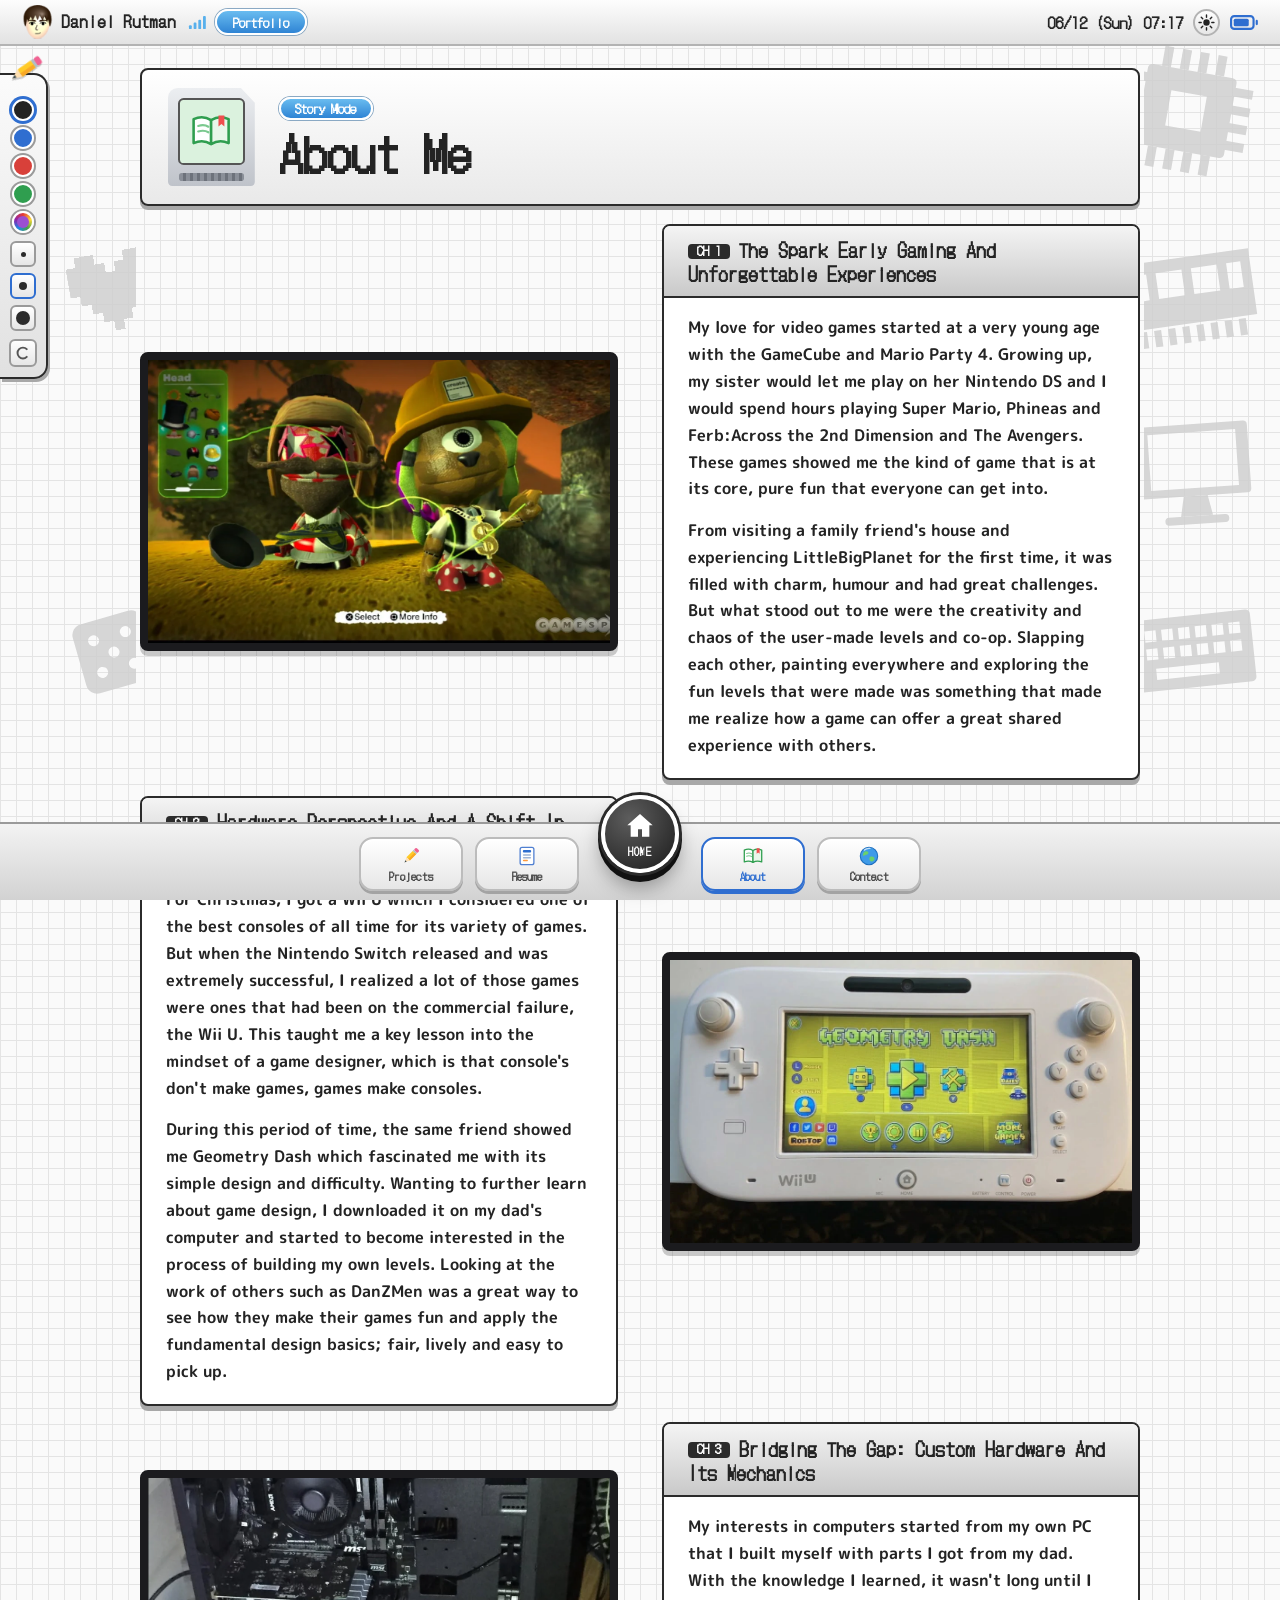
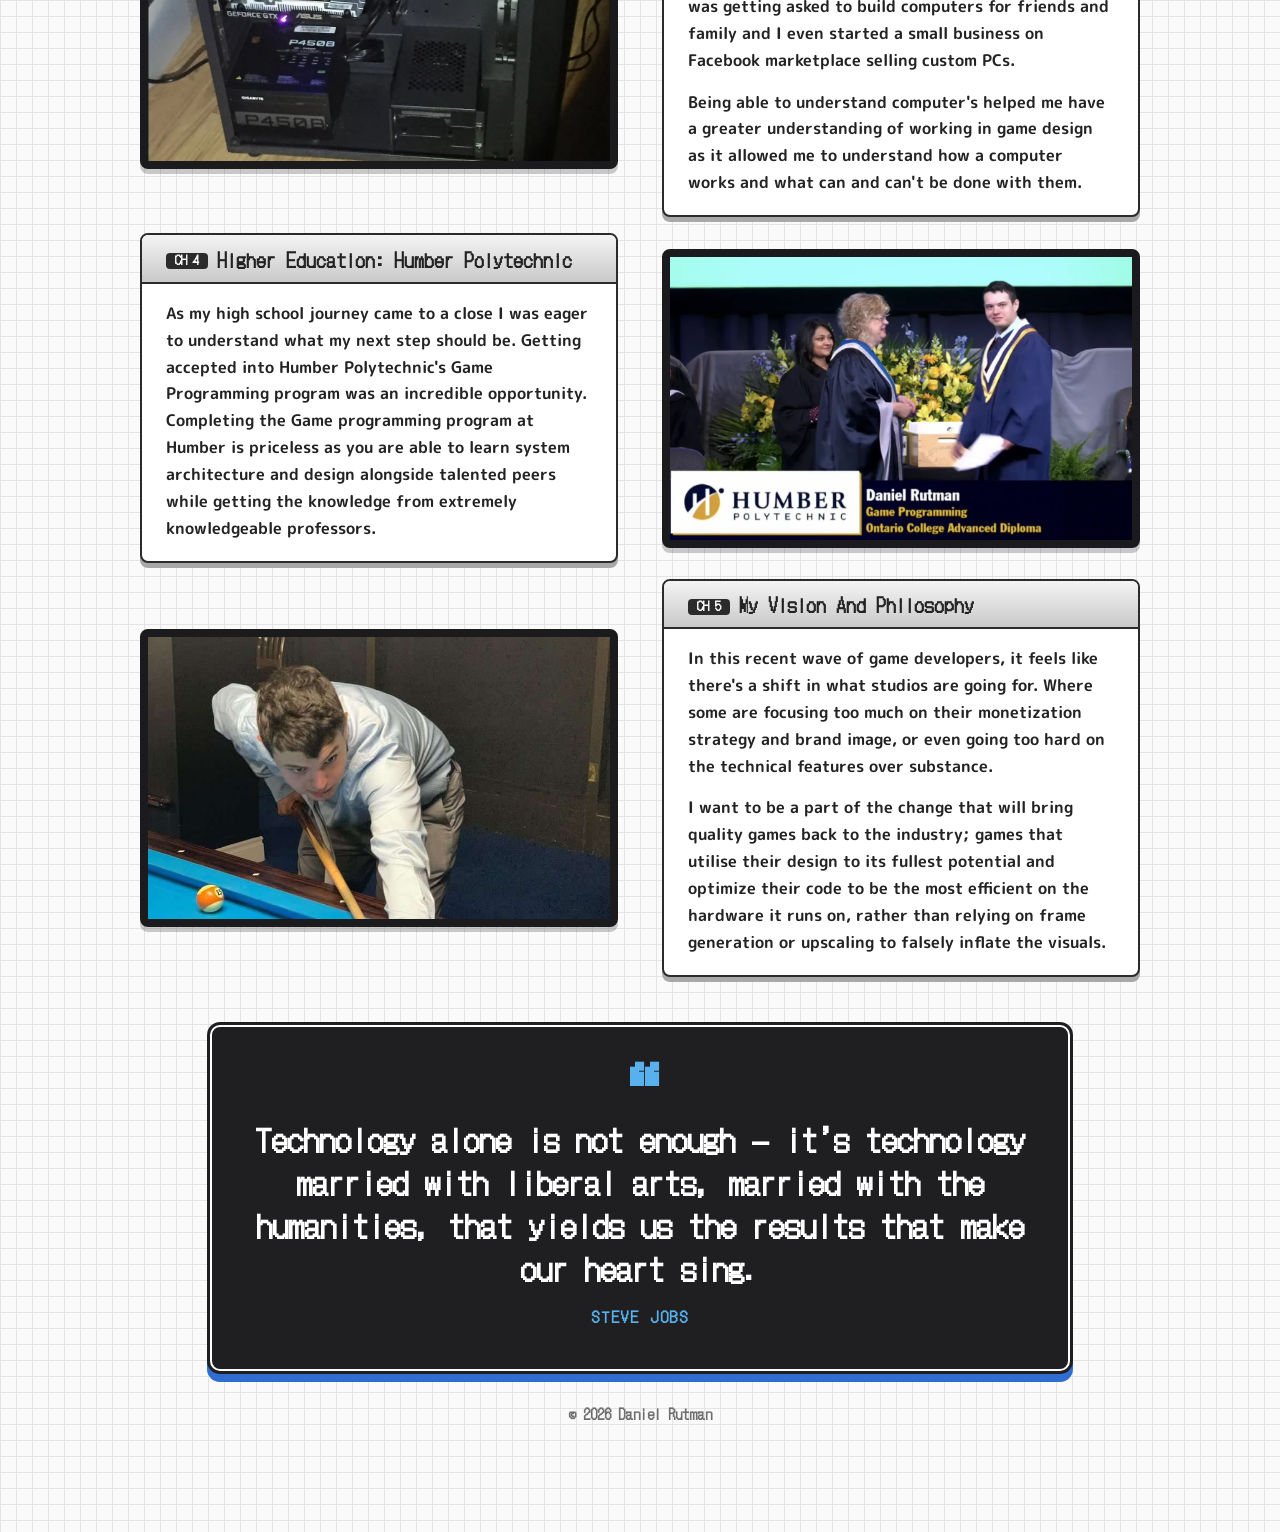
==== about.html @ dcb810df "website" ====
<!DOCTYPE html>
<html lang="en">
<head>
<meta charset="utf-8">
<meta name="viewport" content="width=device-width, initial-scale=1">
<title>About Me | Daniel Rutman</title>
<link rel="preconnect" href="https://fonts.googleapis.com">
<link rel="preconnect" href="https://fonts.gstatic.com" crossorigin>
<link href="https://fonts.googleapis.com/css2?family=DotGothic16&family=M+PLUS+Rounded+1c:wght@500;700;800&display=swap" rel="stylesheet">
<link rel="stylesheet" href="style.css">
<script src="script.js"></script>
</head>
<body data-page="about">
<main class="sub">
  <h1 class="page-title">About Me</h1>

  <!-- Each <section class="split"> is one row; picture and text swap sides automatically.
       Photos live in images/ (aboutP1 is the top row, aboutP5 the bottom). The picture frame is 4:3 and crops to fit;
       change object-position in a photo's style="" (e.g. "50% 30%") to move which part stays in view. -->
  <div class="rows">

    <section class="split">
      <figure class="pic"><img src="images/aboutP1.webp" width="1280" height="728" decoding="async" alt="LittleBigPlanet: two customised Sackboy characters in the costume editor" style="object-position:14% 50%"></figure>
      <div class="txt">
        <h2>The Spark Early Gaming And Unforgettable Experiences</h2>
        <p>My love for video games started at a very young age with the GameCube and Mario Party 4. Growing up, my sister would let me play on her Nintendo DS and I would spend hours playing Super Mario, Phineas and Ferb:Across the 2nd Dimension and The Avengers. These games showed me the kind of game that is at its core, pure fun that everyone can get into.</p>
        <p>From visiting a family friend's house and experiencing LittleBigPlanet for the first time, it was filled with charm, humour and had great challenges. But what stood out to me were the creativity and chaos of the user-made levels and co-op. Slapping each other, painting everywhere and exploring the fun levels that were made was something that made me realize how a game can offer a great shared experience with others.</p>
      </div>
    </section>

    <section class="split">
      <figure class="pic"><img src="images/aboutP2.webp" width="1080" height="810" loading="lazy" decoding="async" alt="A Wii U GamePad showing the Geometry Dash main menu" style="object-position:50% 50%"></figure>
      <div class="txt">
        <h2>Hardware Perspective And A Shift In Mindset</h2>
        <p>For Christmas, I got a Wii U which I considered one of the best consoles of all time for its variety of games. But when the Nintendo Switch released and was extremely successful, I realized a lot of those games were ones that had been on the commercial failure, the Wii U. This taught me a key lesson into the mindset of a game designer, which is that console's don't make games, games make consoles.</p>
        <p>During this period of time, the same friend showed me Geometry Dash which fascinated me with its simple design and difficulty. Wanting to further learn about game design, I downloaded it on my dad's computer and started to become interested in the process of building my own levels. Looking at the work of others such as DanZMen was a great way to see how they make their games fun and apply the fundamental design basics; fair, lively and easy to pick up.</p>
      </div>
    </section>

    <section class="split">
      <figure class="pic"><img src="images/aboutP3.webp" width="1224" height="1076" loading="lazy" decoding="async" alt="A custom-built gaming PC with the side panel off, showing the graphics card and power supply" style="object-position:50% 45%"></figure>
      <div class="txt">
        <h2>Bridging The Gap: Custom Hardware And Its Mechanics</h2>
        <p>My interests in computers started from my own PC that I built myself with parts I got from my dad. With the knowledge I learned, it wasn't long until I was getting asked to build computers for friends and family and I even started a small business on Facebook marketplace selling custom PCs.</p>
        <p>Being able to understand computer's helped me have a greater understanding of working in game design as it allowed me to understand how a computer works and what can and can't be done with them.</p>
      </div>
    </section>

    <section class="split">
      <figure class="pic"><img src="images/aboutP4.webp" width="1400" height="789" loading="lazy" decoding="async" alt="Daniel Rutman receiving his Game Programming advanced diploma on stage at Humber Polytechnic" style="object-position:12% 50%"></figure>
      <div class="txt">
        <h2>Higher Education: Humber Polytechnic</h2>
        <p>As my high school journey came to a close I was eager to understand what my next step should be. Getting accepted into Humber Polytechnic's Game Programming program was an incredible opportunity. Completing the Game programming program at Humber is priceless as you are able to learn system architecture and design alongside talented peers while getting the knowledge from extremely knowledgeable professors.</p>
      </div>
    </section>

    <section class="split">
      <figure class="pic"><img src="images/aboutP5.jpg" width="843" height="1124" loading="lazy" decoding="async" alt="Lining up a shot at a pool table" style="object-position:50% 42%"></figure>
      <div class="txt">
        <h2>My Vision And Philosophy</h2>
        <p>In this recent wave of game developers, it feels like there's a shift in what studios are going for. Where some are focusing too much on their monetization strategy and brand image, or even going too hard on the technical features over substance.</p>
        <p>I want to be a part of the change that will bring quality games back to the industry; games that utilise their design to its fullest potential and optimize their code to be the most efficient on the hardware it runs on, rather than relying on frame generation or upscaling to falsely inflate the visuals.</p>
      </div>
    </section>

  </div>

  <!-- EDIT: put your quote and who said it here -->
  <blockquote class="quote">
    <p>Technology alone is not enough — it’s technology married with liberal arts, married with the humanities, that yields us the results that make our heart sing.</p>
    <cite>Steve Jobs</cite>
  </blockquote>
</main>
</body>
</html>
---- style.css ----
/* ===== EDIT: colours & fonts (neutral greys with one blue accent, like the DS and 3DS menus) ===== */
:root{
  --paper:#fafafa; --grid:#e4e4e4; --g1:#f1f1f1; --g2:#d9d9d9; --g3:#a8a8a8; --g4:#6e6e6e;
  --ink:#232323; --line:#2b2b2b; --blue:#2f6ed0; --blue2:#58b0ec; --red:#d8403a;
  --pix:'DotGothic16','M PLUS Rounded 1c',system-ui,sans-serif;
  --font:'M PLUS Rounded 1c','Nunito','Trebuchet MS',system-ui,sans-serif;
  --bar:2.875rem; --dock:4.875rem;
}
*{box-sizing:border-box;margin:0}
html{background:var(--d1)}
body{font:500 1.02rem/1.65 var(--font);color:var(--ink);min-height:100vh;min-height:100svh;overflow-x:hidden;-webkit-font-smoothing:antialiased;
  background:linear-gradient(var(--grid) 0.0625rem,transparent 0.0625rem) 0 0/1rem 1rem,linear-gradient(90deg,var(--grid) 0.0625rem,transparent 0.0625rem) 0 0/1rem 1rem,var(--paper)}
*{cursor:url("data:image/svg+xml,%3Csvg%20xmlns%3D%27http%3A//www.w3.org/2000/svg%27%20width%3D%2732%27%20height%3D%2732%27%20viewBox%3D%270%200%2032%2032%27%3E%3Cg%20stroke-linecap%3D%27round%27%20fill%3D%27none%27%3E%3Cpath%20d%3D%27M6%206L27%2027%27%20stroke%3D%27%233f444b%27%20stroke-width%3D%276.4%27/%3E%3Cpath%20d%3D%27M6%206L27%2027%27%20stroke%3D%27%23c9ced4%27%20stroke-width%3D%274%27/%3E%3Cpath%20d%3D%27M8%205.2L28%2025.2%27%20stroke%3D%27%23ffffff%27%20stroke-width%3D%271.3%27/%3E%3Cpath%20d%3D%27M12%2014.5l2.8-2.8M18%2020.5l2.8-2.8%27%20stroke%3D%27%237c848d%27%20stroke-width%3D%271.6%27/%3E%3C/g%3E%3Cpath%20d%3D%27M2%202L8.2%204.4%204.4%208.2Z%27%20fill%3D%27%23ffffff%27%20stroke%3D%27%233f444b%27%20stroke-width%3D%271.2%27%20stroke-linejoin%3D%27round%27/%3E%3C/svg%3E") 3 3,auto}
a,a *,button,button *,.cartfloat,.cartfloat *,.penkit,.penkit *,.mii,.mii *{cursor:url("data:image/svg+xml,%3Csvg%20xmlns%3D%27http%3A//www.w3.org/2000/svg%27%20width%3D%2732%27%20height%3D%2732%27%20viewBox%3D%270%200%2032%2032%27%3E%3Cg%20stroke-linecap%3D%27round%27%20fill%3D%27none%27%3E%3Cpath%20d%3D%27M6%206L27%2027%27%20stroke%3D%27%233f444b%27%20stroke-width%3D%276.4%27/%3E%3Cpath%20d%3D%27M6%206L27%2027%27%20stroke%3D%27%23c9ced4%27%20stroke-width%3D%274%27/%3E%3Cpath%20d%3D%27M8%205.2L28%2025.2%27%20stroke%3D%27%23ffffff%27%20stroke-width%3D%271.3%27/%3E%3Cpath%20d%3D%27M12%2014.5l2.8-2.8M18%2020.5l2.8-2.8%27%20stroke%3D%27%237c848d%27%20stroke-width%3D%271.6%27/%3E%3C/g%3E%3Cpath%20d%3D%27M2%202L8.2%204.4%204.4%208.2Z%27%20fill%3D%27%23ffffff%27%20stroke%3D%27%233f444b%27%20stroke-width%3D%271.2%27%20stroke-linejoin%3D%27round%27/%3E%3Ccircle%20cx%3D%273.2%27%20cy%3D%273.2%27%20r%3D%273%27%20fill%3D%27none%27%20stroke%3D%27%232f6ed0%27%20stroke-width%3D%271.8%27/%3E%3C/svg%3E") 3 3,pointer}
a{color:inherit}
:focus-visible{outline:0.1875rem solid var(--blue);outline-offset:0.1875rem;border-radius:0.375rem}
@keyframes blink{50%{opacity:0}}

/* ---------- 3DS-style status bar ---------- */
.topbar{position:fixed;inset:0 0 auto;height:var(--bar);z-index:60;display:flex;align-items:center;gap:0.75rem;padding:0 clamp(0.625rem,3vw,1.375rem);background:linear-gradient(var(--d2),var(--d3));border-bottom:0.125rem solid var(--d4);color:var(--ink);font-weight:700}
.user{display:flex;align-items:center;gap:0.5rem;text-decoration:none;font-family:var(--pix);font-weight:400;font-size:1.05rem}
.user img{height:2.125rem;width:auto}
.net{display:flex;align-items:center;gap:0.5rem}
.net b{padding:.1rem 1rem;border-radius:62.4375rem;background:linear-gradient(#69bcf0,#2f84d4);border:0.125rem solid var(--d5);box-shadow:0 0 0 0.0625rem #8aa9c4;color:#fff;font:400 .8rem var(--pix)}
.status{margin-left:auto;display:flex;align-items:center;gap:0.625rem;font:400 .95rem var(--pix)}
.ico{height:0.9375rem;width:auto}
.net .ico{color:var(--blue2)} .status .ico{color:var(--blue)}

/* ---------- Bottom bar: soft tiles + a big, obvious Home button ---------- */
.dock{position:fixed;inset:auto 0 0;height:var(--dock);z-index:60;display:flex;justify-content:center;align-items:flex-end;gap:clamp(0.375rem,1.4vw,0.75rem);padding:0 0.625rem 0.5625rem;background:linear-gradient(var(--d6),var(--d7));border-top:0.125rem solid var(--d8)}
.dock a{flex:1;max-width:6.5rem;height:3.375rem;display:grid;place-items:center;align-content:center;gap:0.0625rem;text-decoration:none;color:var(--d9);font:400 .72rem var(--pix);border-radius:0.875rem;border:0.125rem solid var(--d10);background:linear-gradient(var(--d5),var(--d11));box-shadow:0 0.1875rem 0 var(--d12),inset 0 0.125rem 0 var(--d13);transition:transform .1s}
.dock a svg{width:1.375rem;height:1.375rem}
.dock a:hover{transform:translateY(-0.125rem)}
.dock a:active{transform:translateY(0.125rem);box-shadow:0 0.0625rem 0 var(--d12)}
.dock a.on{color:var(--blue);border-color:var(--blue);box-shadow:0 0.1875rem 0 var(--blue),inset 0 0.125rem 0 var(--d13)}
.dock a.homebtn{flex:none;width:4.875rem;height:4.875rem;max-width:none;margin:0 clamp(0.125rem,1vw,0.625rem) 0.25rem;border-radius:50%;color:#fff;border:0.25rem solid #fff;background:radial-gradient(circle at 35% 28%,#5d5d5d,#1c1c1c);box-shadow:0 0 0 0.1875rem var(--line),0 0.375rem 0 0.1875rem #111,0 0.875rem 1.25rem rgba(0,0,0,.35);font-size:.7rem;letter-spacing:.12em;text-transform:uppercase;transform:translateY(-0.875rem)}
.dock a.homebtn svg{width:2rem;height:2rem}
.dock a.homebtn:hover{transform:translateY(-1.0625rem)}
.dock a.homebtn:active{transform:translateY(-0.625rem)}
.dock a.homebtn.on{box-shadow:0 0 0 0.1875rem var(--blue),0 0.375rem 0 0.1875rem #111,0 0.875rem 1.25rem rgba(0,0,0,.35)}

/* ---------- Game cartridge ---------- */
.cart{position:relative;flex:none;width:6.2em;height:7em;font-size:0.625rem;padding:.7em .7em 1.5em;background:linear-gradient(#eceef1,#bfc3ca);border-radius:.7em .7em .3em .3em;clip-path:polygon(0 0,84% 0,100% 15%,100% 100%,0 100%)}
.cart .lab{display:grid;place-items:center;height:100%;background:var(--c,#fff);color:var(--ink);border:.2em solid #555;border-radius:.4em}
.cart svg{width:70%;height:70%}
.cart::after{content:"";position:absolute;left:.8em;right:.8em;bottom:.35em;height:.6em;border-radius:.2em;background:repeating-linear-gradient(90deg,#8a8f98 0 .3em,#6d727b .3em .5em)}
.cart.lg{font-size:0.875rem}

/* ---------- Home: two screens ---------- */
.home{padding:calc(var(--bar) + 1.125rem) clamp(0.5rem,2.5vw,1.5rem) 1.75rem}
.console{max-width:61.25rem;margin:0 auto;padding:clamp(0.625rem,2vw,1.125rem);background:linear-gradient(var(--d14),var(--d15));border:0.125rem solid var(--d16);border-radius:2rem;box-shadow:0 0.625rem 0 var(--d17),0 1.5rem 2.25rem rgba(0,0,0,.2)}
.screen{position:relative;overflow:hidden;border:0.625rem solid #1b1b1e;border-radius:0.625rem;box-shadow:inset 0 0 0 0.125rem #000}
.top{display:grid;grid-template-columns:auto minmax(0,1fr) auto;min-height:clamp(16.875rem,38svh,22.5rem);background:linear-gradient(var(--d18) 0.0625rem,transparent 0.0625rem) 0 0/0.75rem 0.75rem,linear-gradient(90deg,var(--d18) 0.0625rem,transparent 0.0625rem) 0 0/0.75rem 0.75rem,var(--d19)}
.widgets{display:grid;align-content:center;justify-items:center;gap:0.75rem;padding:0.875rem 0.5rem 0.875rem 1rem}
.scene{position:relative;min-width:0;display:flex;flex-direction:column;justify-content:flex-end}
.nameplate{position:absolute;top:0.75rem;left:1rem;right:1rem;z-index:3}
.nameplate h1{font:400 clamp(1.5rem,4vw,2.6rem)/1.1 var(--pix);color:var(--ink);text-shadow:0.125rem 0.125rem 0 var(--g2)}
.nameplate p{display:inline-block;margin-top:0.25rem;padding:0 .9rem;border-radius:62.4375rem;background:linear-gradient(#69bcf0,#2f84d4);border:0.125rem solid var(--d5);box-shadow:0 0 0 0.0625rem #8aa9c4;color:#fff;font:400 .8rem var(--pix)}
.stage{position:relative;z-index:2;display:flex;align-items:flex-end;gap:clamp(0.75rem,3vw,2rem);padding:0 clamp(0.75rem,3vw,2rem) 2%}
.hinge{display:flex;justify-content:center;align-items:center;gap:0.5rem;height:clamp(1.375rem,4svh,2.125rem)}
.hinge i{width:0.625rem;height:0.625rem;border-radius:50%;background:var(--d20)}
.hinge i:nth-child(2){width:2.875rem;border-radius:0.375rem}
.bottom{display:grid;min-height:clamp(20.625rem,44svh,27.5rem);background:linear-gradient(var(--d18) 0.0625rem,transparent 0.0625rem) 0 0/0.75rem 0.75rem,linear-gradient(90deg,var(--d18) 0.0625rem,transparent 0.0625rem) 0 0/0.75rem 0.75rem,var(--d21)}

/* Mii: body + two arms, each with an elbow (script.js animates the joints) */
.mii{--u:clamp(0.0175rem,.05svh,0.0312rem);position:relative;flex:none;width:calc(352*var(--u));height:calc(493*var(--u))}
.mii .walk{width:100%;height:100%;animation:walkin 1.4s cubic-bezier(.3,.6,.4,1) backwards}
.mii.still .walk{animation:none}
@keyframes walkin{from{transform:translateX(calc(-460*var(--u)));opacity:0}15%{opacity:1}}
.mii .in{position:relative;width:100%;height:100%;transform-origin:50% 100%}
.mii img{position:absolute;display:block;user-select:none;-webkit-user-drag:none}
.mii .body{left:0;top:0;width:100%;z-index:2}
.mii .shadow{left:0;top:0;width:100%;z-index:0;pointer-events:none}
.mii .arm{position:absolute;top:calc(170*var(--u));width:calc(34*var(--u));height:calc(192*var(--u));z-index:1;transform-origin:calc(var(--px)*var(--u)) calc(20*var(--u))}
.mii .arm.r{--px:15.5;left:calc(183.5*var(--u));transform:rotate(-33deg)}
.mii .arm.l{--px:18;left:calc(139*var(--u));transform:rotate(33deg)}
.mii .arm img{left:0;width:100%}
.mii .arm .up{top:0}
.mii .arm .fore{top:calc(77*var(--u));transform-origin:calc(var(--px)*var(--u)) calc(20*var(--u))}
.bubble{position:relative;align-self:center;max-width:min(25rem,58%);margin-bottom:6%;padding:.8rem 1rem;background:var(--d5);border:0.125rem solid var(--line);border-radius:0.875rem;font-weight:700;line-height:1.4;box-shadow:0 0.25rem 0 var(--g3)}
.bubble::before{content:"";position:absolute;left:calc(var(--tail,4rem) - .6rem);bottom:-.62rem;width:1.2rem;height:1.2rem;background:var(--d5);border-right:0.125rem solid var(--line);border-bottom:0.125rem solid var(--line);transform:rotate(45deg);transition:left .25s}
#say{min-height:2.8em}
.bctl{display:flex;justify-content:flex-end;gap:0.5rem;margin-top:.4rem}
.bubble.done .bctl{display:none}
.bctl button{padding:.2rem .8rem;border:0.125rem solid var(--d22);border-radius:0.625rem;background:linear-gradient(var(--d5),var(--d3));color:var(--ink);font:400 .8rem var(--pix);box-shadow:0 0.125rem 0 var(--d23)}
.bctl #next{border-color:var(--blue);color:var(--blue)}

/* Game panels (original DS menu: one big selected panel, three smaller) */
.tiles{display:grid;grid-template-columns:repeat(3,minmax(0,1fr));grid-template-rows:minmax(max-content,1.25fr) minmax(max-content,1fr);gap:1rem 0.75rem;padding:1rem 0.875rem 0.875rem}
.tile{position:relative;display:grid;grid-template-columns:auto 1fr;gap:0.375rem;align-items:stretch;padding:0.375rem;border:0.125rem solid var(--line);border-radius:0.375rem;text-decoration:none;color:var(--ink);background:linear-gradient(var(--d24),var(--d25));box-shadow:0 0.1875rem 0 var(--d26);transition:transform .12s,box-shadow .12s;animation:rise .85s cubic-bezier(.2,1.25,.35,1) backwards;animation-delay:calc(var(--i)*.17s + .45s)}
@keyframes rise{from{transform:translateY(32.5rem);opacity:0}50%{opacity:1}}
.tile:not(.big){grid-template-columns:1fr;grid-template-rows:1fr auto}
.tile.big{grid-column:1/-1}
.ibox{display:grid;place-items:center;padding:0.5rem 0.875rem;background:var(--d5);border:0.125rem solid var(--line);border-radius:0.25rem}
.tt{display:grid;align-content:center;justify-items:center;padding:.4rem .6rem;text-align:center;background:var(--d5);border:0.125rem solid var(--line);border-radius:0.25rem;font-family:var(--pix)}
.tt b{font-weight:400;font-size:clamp(.85rem,2vw,1.15rem);line-height:1.2}
.tt small{font-size:.8rem;color:var(--g4)}
.tile.big .tt b{font-size:clamp(1.2rem,3vw,1.9rem)}
.tile.big .cart{font-size:clamp(0.6875rem,1.6vw,0.9375rem)}
.tile:hover,.tile:focus-visible{transform:translateY(-0.1875rem);box-shadow:0 0.375rem 0 var(--d26);outline:none}
.tile:active,.tile.pop{transform:translateY(0.1875rem);box-shadow:0 0 0 var(--d26)}
.num{position:absolute;top:0.625rem;left:0.625rem;z-index:2;width:1.375rem;height:1.375rem;display:grid;place-items:center;border-radius:50%;background:var(--line);color:#fff;font:400 .8rem var(--pix)}
/* blue selection brackets, like the DS menu */
.tile.sel::before{--b:linear-gradient(var(--blue),var(--blue));content:"";position:absolute;inset:-0.5rem;pointer-events:none;animation:brk 1.1s ease-in-out infinite;
  background:var(--b) 0 0/1.25rem 0.25rem no-repeat,var(--b) 0 0/0.25rem 1.25rem no-repeat,var(--b) 100% 0/1.25rem 0.25rem no-repeat,var(--b) 100% 0/0.25rem 1.25rem no-repeat,var(--b) 0 100%/1.25rem 0.25rem no-repeat,var(--b) 0 100%/0.25rem 1.25rem no-repeat,var(--b) 100% 100%/1.25rem 0.25rem no-repeat,var(--b) 100% 100%/0.25rem 1.25rem no-repeat}
@keyframes brk{50%{inset:-0.25rem}}
.tapper{position:absolute;right:10%;bottom:-0.5rem;width:3.5rem;z-index:5;pointer-events:none;animation:tapping 1s ease-in-out infinite}
@keyframes tapping{0%,100%{transform:translate(0.5rem,0.5rem)}50%{transform:translate(-0.375rem,-0.375rem)}}

/* ---------- Inner pages: each tab is a game ---------- */
.sub{padding:calc(var(--bar) + 1.375rem) clamp(0.75rem,4vw,1.75rem) calc(var(--dock) + 1.875rem)}
.banner{display:flex;align-items:center;gap:clamp(0.75rem,3vw,1.5rem);max-width:62.5rem;margin:0 auto 1.2rem;padding:clamp(0.75rem,2.5vw,1.125rem) clamp(0.875rem,3vw,1.625rem);background:linear-gradient(var(--d5),var(--d1));border:0.125rem solid var(--line);border-radius:0.5rem;box-shadow:0 0.25rem 0 var(--g3);animation:drop .6s cubic-bezier(.2,1.2,.4,1) backwards}
@keyframes drop{from{opacity:0;transform:translateY(-1.5rem)}}
.banner small{display:inline-block;padding:0 .9rem;border-radius:62.4375rem;background:linear-gradient(#69bcf0,#2f84d4);border:0.125rem solid var(--d5);box-shadow:0 0 0 0.0625rem #8aa9c4;color:#fff;font:400 .8rem var(--pix)}
.banner h1{margin-top:.3rem;font:400 clamp(1.7rem,5vw,3rem)/1.1 var(--pix);color:var(--ink)}
.rows{max-width:62.5rem;margin:0 auto;counter-reset:ch lv}
.split,.rblock,.seg,.quote{animation:rise2 .7s cubic-bezier(.2,1.1,.4,1) backwards;animation-delay:calc(var(--k,0)*.1s + .3s)}
@keyframes rise2{from{opacity:0;transform:translateY(3.75rem)}}
.split{display:grid;grid-template-columns:1fr 1fr;gap:clamp(1.125rem,4vw,2.75rem);align-items:center;padding:clamp(0.875rem,3vw,1.5rem) 0;counter-increment:ch}
.split:nth-child(even) .pic{order:2}
.pic{position:relative;overflow:hidden;aspect-ratio:4/3;border:0.5rem solid #1b1b1e;border-radius:0.5rem;background:linear-gradient(var(--d27) 0.0625rem,transparent 0.0625rem) 0 0/0.75rem 0.75rem,linear-gradient(90deg,var(--d27) 0.0625rem,transparent 0.0625rem) 0 0/0.75rem 0.75rem,var(--d28);box-shadow:0 0.3125rem 0 rgba(0,0,0,.2)}
.pic img{display:block;width:100%;height:100%;object-fit:cover}
.ph{height:100%;display:grid;place-items:center;font:400 1.3rem var(--pix);color:var(--g4)}
.txt{position:relative;padding:1.4rem 1.5rem 1.5rem;background:var(--d5);border:0.125rem solid var(--line);border-radius:0.5rem;box-shadow:0 0.3125rem 0 var(--g3)}
.txt h2{margin:-1.4rem -1.5rem 1rem;padding:.7rem 1.5rem;border-radius:0.375rem 0.375rem 0 0;border-bottom:0.125rem solid var(--line);background:linear-gradient(var(--d29),var(--d30));color:var(--ink);font:400 1.2rem/1.25 var(--pix)}
.txt h2::before{display:inline-block;margin-right:.6rem;padding:0 .55rem;border-radius:0.25rem;background:var(--line);color:#fff;font-size:.78rem;vertical-align:.1em}
[data-page="about"] .txt h2::before{content:"CH " counter(ch)}
[data-page="experience"] .split:nth-child(-n+2) .txt h2::before{content:"SAVE FILE"}
[data-page="experience"] .split:nth-child(n+3){counter-increment:lv}
[data-page="experience"] .split:nth-child(n+3) .txt h2::before{content:"LEVEL " counter(lv)}
[data-page="contact"] .split:nth-child(1) .txt h2::before{content:"MESSAGE"}
[data-page="contact"] .split:nth-child(2) .txt h2::before{content:"FRIENDS"}
[data-page="resume"] .txt h2::before{content:"PLAYER"}
.txt p+p{margin-top:.9rem}
.meta{font-size:.9rem;font-weight:700;color:var(--g4);margin-bottom:.6rem}
.chips,.btns{display:flex;flex-wrap:wrap;gap:0.5rem;margin-top:1rem}
.chip{padding:.1rem .85rem;border:0.125rem solid var(--d22);border-radius:62.4375rem;background:linear-gradient(var(--d5),var(--d31));font:400 .9rem var(--pix)}
.textlink{display:inline-block;margin-top:1rem;font-weight:800;color:var(--blue)}
.textlink::before{content:"▶ "}
.pill{display:inline-block;padding:.6rem 1.4rem;border:0.125rem solid #1c4796;border-radius:0.75rem;background:linear-gradient(#69bcf0,#2f6ed0);box-shadow:0 0.1875rem 0 #1c4796,inset 0 0.125rem 0 rgba(255,255,255,.5);color:#fff;font:400 1.05rem var(--pix);text-decoration:none;transition:transform .08s}
.pill:hover{filter:brightness(1.08)}
.pill:active{transform:translateY(0.1875rem);box-shadow:0 0 0 #1c4796}
.pill.outline{border-color:var(--d22);background:linear-gradient(var(--d5),var(--d3));box-shadow:0 0.1875rem 0 var(--d23),inset 0 0.125rem 0 var(--d13);color:var(--ink)}
.quote{max-width:53.75rem;margin:2.5rem auto 0;padding:clamp(1.6rem,4vw,2.6rem);text-align:center;background:#1f1f22;color:#fff;border:0.125rem solid var(--d5);border-radius:0.625rem;box-shadow:0 0 0 0.1875rem #1f1f22,0 0.5rem 0 0.1875rem var(--blue)}
.quote::before{content:"\201C";display:block;font:5rem/.6 var(--pix);color:var(--blue2)}
.quote p{font:400 clamp(1.3rem,3.2vw,2rem)/1.35 var(--pix)}
.quote cite{display:block;margin-top:1rem;font:400 .95rem var(--pix);font-style:normal;letter-spacing:.12em;text-transform:uppercase;color:var(--blue2)}
.copy{margin-top:2rem;text-align:center;font:400 .9rem var(--pix);color:var(--g4)}

/* Resume: class select + stat panels */
.seg{display:flex;justify-content:center;align-items:center;gap:0.75rem;margin:0 auto 1rem}
.seg::before{content:"Select class";margin-right:0.375rem;font:400 .85rem var(--pix);letter-spacing:.08em;text-transform:uppercase;color:var(--g4)}
.seg button{padding:.55rem 1.5rem;border:0.125rem solid var(--d22);border-radius:0.625rem;background:linear-gradient(var(--d5),var(--d32));box-shadow:0 0.25rem 0 var(--d23);color:var(--ink);font:400 1.1rem var(--pix);transition:transform .08s}
.seg button[aria-selected="true"]{border-color:#1c4796;background:linear-gradient(#69bcf0,#2f6ed0);box-shadow:0 0.0625rem 0 #1c4796;color:#fff;transform:translateY(0.1875rem)}
.rpanel:not([hidden]){animation:panel .5s ease}
@keyframes panel{from{opacity:0;transform:translateY(1rem)}}
.rpanel.out{opacity:0;transform:translateY(-0.625rem);transition:opacity .2s,transform .2s}
.rblock{display:grid;grid-template-columns:minmax(8.75rem,13.125rem) 1fr;gap:1rem;margin-top:1.125rem}
.rblock>h2{align-self:start;padding:.7rem 1rem;border-radius:0.375rem;background:var(--line);color:#fff;font:400 1.2rem var(--pix);box-shadow:0 0.25rem 0 var(--g3)}
.rblock>div,.rblock>ul{padding:1.1rem 1.3rem;background:var(--d5);border:0.125rem solid var(--line);border-radius:0.5rem;box-shadow:0 0.3125rem 0 var(--g3)}
.rblock>ul{padding-left:2.4rem;margin:0}
.rblock h3{font:400 1.25rem var(--pix);color:var(--ink)}
.rblock ul{margin:.5rem 0 0 1.1rem}
.rblock>ul{margin:0}
.rblock li+li{margin-top:.3rem}
.entry+.entry,.sgroup+.sgroup{margin-top:1.1rem}
.sgroup .meta{margin-bottom:0}
.sgroup .chips{margin-top:.4rem}


/* Spinning cartridge (shows a random picture from the hovered category) */
.cartstage{align-self:center;display:grid;justify-items:center;gap:0.5rem;padding:0.75rem 1.25rem 0.75rem 0.375rem}
.cartfloat{animation:float 3.2s ease-in-out infinite}
@keyframes float{50%{transform:translateY(-0.5rem)}}
.cartflip{perspective:43.75rem;transform-origin:50% 60%}
.cart3d{--w:7.25rem;--h:8.25rem;--t:0.75rem;position:relative;width:var(--w);height:var(--h);transform-style:preserve-3d}
.art{height:100%;overflow:hidden;background:#fff;border:0.125rem solid #555;border-radius:0.375rem}
.art img{display:block;width:100%;height:100%;object-fit:cover}
.cartshadow{width:5.75rem;height:0.75rem;border-radius:50%;background:radial-gradient(rgba(0,0,0,.28),transparent 70%);animation:shd 3.2s ease-in-out infinite}
@keyframes shd{50%{transform:scale(.8);opacity:.6}}
a.cartcap{display:block;color:var(--ink);text-decoration:none;transition:border-color .15s,transform .08s}
a.cartcap:hover{border-color:var(--blue)}
a.cartcap:active{transform:translateY(0.125rem)}
.cartcap{max-width:9.375rem;padding:.1rem .6rem;text-align:center;font:400 .85rem/1.2 var(--pix);background:var(--d5);border:0.125rem solid var(--line);border-radius:0.375rem}

/* ---------- Cartridge model: every face follows the outline exactly (including the cut corner) ---------- */
.face{position:absolute;top:0;left:0;width:7.25rem;height:8.25rem;backface-visibility:hidden}
.front{clip-path:polygon(0 0,84% 0,100% 15%,100% 100%,0 100%);transform:translateZ(0.375rem);padding:0.625rem 0.625rem 1.75rem;background:linear-gradient(#f4f6f9,#bfc4cc)}
.front::after{content:"";position:absolute;left:0.75rem;right:0.75rem;bottom:0.5rem;height:0.625rem;border-radius:0.1875rem;background:repeating-linear-gradient(90deg,#8a8f98 0 0.25rem,#6d727b 0.25rem 0.4375rem)}
.back{clip-path:polygon(100% 0,16% 0,0 15%,0 100%,100% 100%);transform:rotateY(180deg) translateZ(0.375rem);background:linear-gradient(#b5bac2,#8d939c)}
.edge{position:absolute;display:block;height:0.75rem}
.et{left:0;top:-0.375rem;width:6.09rem;transform:rotateX(90deg);background:#e4e7ec}
.ed{left:5.8219rem;top:0.2437rem;width:1.6963rem;transform:rotateZ(46.85deg) rotateX(90deg);background:#cfd3d9}
.er{left:3.7437rem;top:4.3688rem;width:7.0125rem;transform:rotateZ(90deg) rotateX(90deg);background:#a9afb7}
.eb{left:0;top:7.875rem;width:7.25rem;transform:rotateX(90deg);background:#8b9199}
.el{left:-4.125rem;top:3.75rem;width:8.25rem;transform:rotateZ(90deg) rotateX(90deg);background:#b6bbc2}

/* ---------- Top screen: Mii + bubble left, cartridge in the middle, clock + calendar right ---------- */
.nameplate{position:static;text-align:center}
.nameplate h1{font-size:clamp(1.3rem,2.6vw,2rem)}
#say{min-height:5.6em}
@media(min-width:821px){
  .top{grid-template-columns:1fr auto 1fr;min-height:clamp(16.875rem,40svh,25rem)}
  .widgets{padding:0.875rem 1.125rem 0.875rem 0.5rem;justify-self:center}
  .cartstage{padding:0.625rem 0.25rem}
  .stage{flex-direction:column-reverse;align-items:flex-start;gap:1rem;padding:0 clamp(0.75rem,2vw,1.5rem) 2%}
  .mii{--u:clamp(0.0175rem,.046svh,0.0288rem)}
  .bubble{align-self:stretch;max-width:none;margin-bottom:0}
  #say{min-height:4.4em}
}
@media(max-width:820px){
  .nameplate{position:absolute;width:0.0625rem;height:0.0625rem;overflow:hidden;clip:rect(0 0 0 0)}
  .cartstage{left:50%;right:auto;top:0.375rem;transform:translateX(-50%) scale(.6);transform-origin:top center}
}

/* ---------- Touch ripple + page transitions (iris wipe) ---------- */
.tap{position:fixed;width:0.625rem;height:0.625rem;margin:-0.3125rem;border:0.1875rem solid var(--blue);border-radius:50%;pointer-events:none;z-index:2000;animation:tapr .5s ease-out forwards}
@keyframes tapr{to{transform:scale(4.5);opacity:0}}
html.leaving::after{content:"";position:fixed;inset:0;z-index:1000;background:#1d1d20;pointer-events:none;animation:irisIn .5s cubic-bezier(.5,0,.8,.4) forwards}
@keyframes irisIn{from{clip-path:circle(0 at var(--x) var(--y))}to{clip-path:circle(150vmax at var(--x) var(--y))}}
html[data-enter]::before{content:"";position:fixed;inset:0;z-index:1000;background:#1d1d20;pointer-events:none;clip-path:circle(150vmax at var(--x) var(--y))}
html[data-enter].reveal::before{animation:irisOut .7s cubic-bezier(.6,0,.2,1) forwards}
@keyframes irisOut{to{clip-path:circle(0 at var(--x) var(--y))}}
html[data-enter]:not(.reveal) :is(.tile,.banner,.split,.rblock,.seg,.quote){animation:none;opacity:0}

@media(max-width:820px){.widgets{display:none}.top{grid-template-columns:minmax(0,1fr)}.net b{display:none}
  .cartstage{position:absolute;top:0.5rem;right:0.5rem;z-index:4;padding:0;transform:scale(.6);transform-origin:top right}.cartcap{display:none}}
@media(max-width:760px){
  .split{grid-template-columns:1fr}
  .split:nth-child(even) .pic{order:0}
  .rblock{grid-template-columns:1fr;gap:0.625rem}
  .bubble{font-size:.85rem;padding:.6rem .8rem}
  .tile.big .cart{font-size:0.625rem}
  .tiles{gap:0.875rem 0.5rem;padding:1rem 0.5rem 0.5rem}
  .tile:not(.big) .cart{font-size:0.5rem}
  .tile:not(.big) .ibox{padding:0.375rem}
  .seg::before{display:none}
  .dock a.homebtn{width:4.25rem;height:4.25rem}
}
@media(prefers-reduced-motion:reduce){*,::before,::after{animation:none!important;transition-duration:.01ms!important}}

/* ---------- Side margins: silhouettes + doodle pad ---------- */
.gutter{display:none;position:fixed;top:0;bottom:0;z-index:1;width:max(0rem,calc((100vw - 63rem)/2));overflow:hidden}
.gutter.gl{left:0}
.gutter.gr{right:0}
.doodle{position:absolute;inset:0;width:100%;height:100%;touch-action:none}
.brush{position:fixed;display:none;z-index:70;pointer-events:none;border:0.125rem solid var(--d34);border-radius:50%;transform:translate(-50%,-50%)}
.brush.erase{border-style:dashed}
.cartfloat{touch-action:none}

/* ---------- Home: "how to play" card ---------- */
.hint{width:min(100%,15rem);overflow:hidden;background:var(--d5);border:0.125rem solid var(--line);border-radius:0.5rem;box-shadow:0 0.25rem 0 var(--g3);font:400 .95rem/1.35 var(--pix)}
.hint b{display:block;padding:.35rem .9rem;border-bottom:0.125rem solid var(--line);background:linear-gradient(var(--d29),var(--d30));font-weight:400}
.hint p{padding:.6rem .9rem .7rem}

/* ---------- Doodle tools: a strip poking out of the top-left edge, just under the name (always visible) ---------- */
.penkit{display:none;position:fixed;left:0;top:calc(var(--bar) + 1.7rem);z-index:5}
.penhandle{position:absolute;left:.35rem;top:-1.5rem;z-index:2;width:2.5rem;height:2.5rem;padding:0;border:0;background:none;transform:rotate(10deg)}
.penhandle svg{display:block;width:100%;height:100%;filter:drop-shadow(0 0.125rem 0 rgba(0,0,0,.2))}
.pk{display:grid;justify-items:center;gap:0.5rem;width:3rem;padding:1.5rem 0.375rem 0.625rem;background:linear-gradient(var(--d14),var(--d35));border:0.125rem solid var(--line);border-left:0;border-radius:0 0.875rem 0.875rem 0;box-shadow:0.125rem 0.1875rem 0 var(--g3)}
.pk .sw,.pk .sz{display:grid;gap:0.375rem;justify-items:center}
.pk .c{width:1.375rem;height:1.375rem;border:0.125rem solid var(--d5);border-radius:50%;background:var(--c);box-shadow:0 0 0 0.125rem var(--d23)}
.pk .c.on{box-shadow:0 0 0 0.1875rem var(--blue)}
/* custom colour: a rainbow ring around your saved colour. Click = use it, double-click = open the colour menu */
.pk .c.custom{position:relative;touch-action:manipulation;background:conic-gradient(#e53935,#fdd835,#43a047,#1e88e5,#8e24aa,#e53935)}
.pk .c.custom::after{content:"";position:absolute;inset:0.1875rem;border-radius:50%;background:var(--c);pointer-events:none}
/* ---------- Custom colour menu (double-click the rainbow swatch) ---------- */
.penkit{-webkit-user-select:none;user-select:none}
.cm{position:absolute;left:100%;margin-left:0.5rem;z-index:6;display:grid;grid-template-columns:minmax(0,1fr);gap:0.625rem;width:13.5rem;padding:0.75rem;background:linear-gradient(var(--d14),var(--d35));border:0.125rem solid var(--line);border-radius:0.875rem;box-shadow:0.125rem 0.1875rem 0 var(--g3)}
.cm[hidden]{display:none}
.cm>*{min-width:0}
.cm-sv{position:relative;height:8rem;border:0.125rem solid var(--line);border-radius:0.5rem;touch-action:none;background:linear-gradient(to top,#000,rgba(0,0,0,0)),linear-gradient(to right,#fff,var(--h,#f00))}
.cm-sv span{position:absolute;width:0.875rem;height:0.875rem;margin:-0.4375rem 0 0 -0.4375rem;border:0.125rem solid #fff;border-radius:50%;box-shadow:0 0 0 0.0625rem #000;pointer-events:none}
.cm-hue{-webkit-appearance:none;appearance:none;width:100%;height:1.5rem;margin:0;background:transparent}
.cm-hue::-webkit-slider-runnable-track{height:1rem;border:0.125rem solid var(--line);border-radius:0.5rem;background:linear-gradient(90deg,#f00,#ff0,#0f0,#0ff,#00f,#f0f,#f00)}
.cm-hue::-moz-range-track{height:1rem;border:0.125rem solid var(--line);border-radius:0.5rem;background:linear-gradient(90deg,#f00,#ff0,#0f0,#0ff,#00f,#f0f,#f00)}
.cm-hue::-webkit-slider-thumb{-webkit-appearance:none;width:0.5rem;height:1.25rem;margin-top:-0.125rem;border:0.125rem solid #fff;border-radius:0.25rem;background:#444;box-shadow:0 0 0 0.0625rem #000}
.cm-hue::-moz-range-thumb{box-sizing:border-box;width:0.75rem;height:1.5rem;border:0.125rem solid #fff;border-radius:0.25rem;background:#444;box-shadow:0 0 0 0.0625rem #000}
.cm-row{display:flex;align-items:center;gap:0.5rem}
.cm-prev{display:flex;flex:none;width:3.25rem;height:1.75rem;border:0.125rem solid var(--line);border-radius:0.375rem;overflow:hidden}
.cm-prev span{flex:1}
.cm-hex{flex:1;min-width:0;height:1.75rem;padding:0 0.5rem;border:0.125rem solid var(--d8);border-radius:0.375rem;background:var(--d5);color:var(--ink);font:400 0.85rem var(--pix);-webkit-user-select:text;user-select:text}
.cm-ok{padding:0.35rem 1rem;border:0.125rem solid #1c4796;border-radius:0.75rem;background:linear-gradient(#69bcf0,#2f6ed0);box-shadow:0 0.1875rem 0 #1c4796,inset 0 0.125rem 0 rgba(255,255,255,.5);color:#fff;font:400 0.95rem var(--pix);transition:transform .08s}
.cm-ok:active{transform:translateY(0.1875rem);box-shadow:0 0 0 #1c4796}
.pk .clr,.pk .sz button{display:grid;place-items:center;padding:0;border:0.125rem solid var(--d8);border-radius:0.375rem;background:linear-gradient(var(--d5),var(--d11))}
.pk .clr{width:1.75rem;height:1.75rem}
.pk .sz button{width:1.625rem;height:1.625rem}
.pk svg{width:1.125rem;height:1.125rem}
.pk .sz .on{border-color:var(--blue)}
.pk .sz i{display:block;width:var(--d);height:var(--d);border-radius:50%;background:var(--d36)}

/* ---------- Light/dark button in the status bar ---------- */
.mode{display:grid;place-items:center;width:1.6875rem;height:1.6875rem;padding:0;border:0.125rem solid var(--d4);border-radius:50%;background:linear-gradient(var(--d5),var(--d11));color:var(--ink)}
.mode svg{display:block;width:1.0625rem;height:1.0625rem}


/* ---------- Mii: pick up / poke / drop, and the speech box arrow follows him ---------- */
.mii{z-index:3;touch-action:none}
.bubble{transition:opacity .2s,transform .2s}
.bubble.away{opacity:0;transform:scale(.92);pointer-events:none}

/* ---------- Mobile: speech box on top, Mii and cartridge underneath ---------- */
@media(max-width:820px){
  .top{grid-template-columns:minmax(0,1fr) auto;grid-template-areas:"bubble bubble" "mii cart";align-content:end}
  .scene,.stage{display:contents}
  .bubble{grid-area:bubble;align-self:start;max-width:none;margin:.9rem .9rem .8rem}
  .mii{grid-area:mii;align-self:end;margin:0 0 2% .9rem}
  .cartstage{grid-area:cart;position:static;left:auto;right:auto;top:auto;transform:none;align-self:end;padding:.4rem .9rem .4rem 0}
}

:root{--d1:#e9e9e9;--d2:#fdfdfd;--d3:#e2e2e2;--d4:#b3b3b3;--d5:#fff;--d6:#f3f3f3;--d7:#d2d2d2;--d8:#9a9a9a;--d9:#4a4a4a;--d10:#bcbcbc;--d11:#e6e6e6;--d12:#a3a3a3;--d13:#fff;--d14:#fbfbfb;--d15:#dcdcdc;--d16:#b0b0b0;--d17:#b9b9b9;--d18:rgba(0,0,0,.07);--d19:#fcfcfc;--d20:#8b8b8b;--d21:#f0f0f0;--d22:#8e8e8e;--d23:#9a9a9a;--d24:#f7f7f7;--d25:#cdcdcd;--d26:#8d8d8d;--d27:rgba(0,0,0,.06);--d28:#f6f6f6;--d29:#f4f4f4;--d30:#c9c9c9;--d31:#e8e8e8;--d32:#dedede;--d33:#cfcfcf;--d34:rgba(40,40,40,.5);--d35:#e1e1e1;--d36:#2b2b2b}

/* ---------- Dark mode: a soft slate palette instead of inverted colours (evening and night) ---------- */
html[data-theme="dark"]{color-scheme:dark;--d1:#2a2d33;--d2:#1f2025;--d3:#2e3137;--d4:#484c56;--d5:#1d1f23;--d6:#25282d;--d7:#373a42;--d8:#585d69;--d9:#a3a8b2;--d10:#434750;--d11:#2c2e35;--d12:#0c0c0e;--d13:#464a53;--d14:#202226;--d15:#31343b;--d16:#4a4e58;--d17:#0c0c0e;--d18:rgba(233,234,236,0.07);--d19:#1f2125;--d20:#626876;--d21:#272a2f;--d22:#606673;--d23:#0c0c0e;--d24:#23252a;--d25:#393d45;--d26:#0c0c0e;--d27:rgba(233,234,236,0.06);--d28:#24262b;--d29:#25272c;--d30:#3c3f47;--d31:#2b2e33;--d32:#30333a;--d33:#383c44;--d34:rgba(199,202,208,0.5);--d35:#2f3138;--d36:#c4c7ce;--paper:#14161b;--grid:#1d2027;--g1:#1b1e24;--g2:#2a2e37;--g3:#07080a;--g4:#9aa2b2;--ink:#e7eaf0;--line:#7a849a;--blue:#5b9cf5;--blue2:#7cc3f6;--red:#ef6b63}
/* cartridges and cartridge icons turn off-white in dark mode */
html[data-theme="dark"] .cart{background:linear-gradient(#f3efe4,#d9d3c4)}
html[data-theme="dark"] .cart .lab{border-color:#8f897b}
html[data-theme="dark"] .front{background:linear-gradient(#f5f1e7,#dad4c5)}
html[data-theme="dark"] .back{background:linear-gradient(#d8d2c4,#bfb8a8)}
html[data-theme="dark"] .et{background:#ece8dc}
html[data-theme="dark"] .ed{background:#ddd8ca}
html[data-theme="dark"] .er{background:#c6bfae}
html[data-theme="dark"] .eb{background:#b3ac9b}
html[data-theme="dark"] .el{background:#cfc9ba}
html[data-theme="dark"] .quote{border-color:#e7eaf0}
html[data-theme="dark"].leaving::after,html[data-theme="dark"][data-enter]::before{background:#0b0c0f}

/* ---------- Side silhouettes keep their size and place, and fade out when there is no room ---------- */
.sils{position:absolute;inset:0;pointer-events:none}
.sil{position:absolute;width:var(--s);height:var(--s);color:var(--d33);opacity:.85;transition:opacity .3s}
.sil svg{display:block;width:100%;height:100%;fill:currentColor;transform:rotate(var(--r))}
.sil.off{opacity:0;visibility:hidden}
html.wide .gutter,html.wide .penkit{display:block}

/* ---------- Home: sized to the window so it rarely needs scrolling ---------- */
.home{min-height:100svh;display:flex;flex-direction:column;padding:calc(var(--bar) + 0.625rem) clamp(0.5rem,2.5vw,1.5rem) 0.625rem}
.console{flex:1 1 auto;display:flex;flex-direction:column;width:100%;padding:clamp(0.5rem,1.3vw,1rem)}
.top{flex:1 1 auto;min-height:0}
.bottom{flex:1.35 1 auto;min-height:0}
.hinge{height:clamp(1rem,2.4svh,1.625rem)}
.mii{--u:calc(clamp(0.015rem,.04svh,0.0312rem) * var(--fit,1))}
.tile.big .cart{font-size:calc(clamp(0.6875rem,1.5svh,0.9375rem) * var(--fit,1))}
.tile:not(.big) .cart{font-size:calc(clamp(0.5rem,1.05svh,0.625rem) * var(--fit,1))}
.tiles{gap:calc(1rem * var(--fit,1)) 0.75rem;padding:calc(1rem * var(--fit,1)) 0.875rem calc(0.875rem * var(--fit,1))}
@media(min-width:821px){
  .top{min-height:0}
  .mii{--u:calc(clamp(0.015rem,.04svh,0.0312rem) * var(--fit,1))}
  .cartstage{zoom:var(--fit,1)}
}

/* ---------- Resume: preview "screen" + full-screen viewer (opened by script.js) ---------- */
@media(min-width:761px){.rsplit{grid-template-columns:minmax(0,19rem) minmax(0,1fr)}}
.pic.rpic{max-width:19rem;margin-inline:auto;aspect-ratio:auto}
.pic.rpic img{height:auto;object-fit:contain}
.rprev{position:relative;display:block;width:100%;padding:0;border:0;background:#fff;line-height:0}
.rprev:focus-visible{outline-offset:-0.375rem}
.rexp{position:absolute;right:0.625rem;bottom:0.625rem;display:grid;place-items:center;width:2.375rem;height:2.375rem;border:0.125rem solid #1c4796;border-radius:50%;background:linear-gradient(#69bcf0,#2f6ed0);box-shadow:0 0.1875rem 0 #1c4796,inset 0 0.125rem 0 rgba(255,255,255,.5);color:#fff;transition:transform .08s}
.rexp svg{width:1.125rem;height:1.125rem}
.rprev:hover .rexp{transform:translateY(-0.125rem)}
.rprev:active .rexp{transform:translateY(0.1875rem);box-shadow:0 0 0 #1c4796}
.rblock h3 a{color:var(--blue);text-decoration-thickness:0.125rem;text-underline-offset:0.2em}

html.rv-open,html.rv-open body{overflow:hidden}
.rv{--rvbar:3.75rem;position:fixed;inset:0;z-index:500;background:rgba(29,29,32,.985);animation:rvin .2s ease}
html[data-theme="dark"] .rv{background:rgba(11,12,15,.99)}
@keyframes rvin{from{opacity:0}}
.rv-bar{position:absolute;inset:0 0 auto;z-index:2;display:grid;grid-template-columns:1fr auto 1fr;align-items:center;gap:0.75rem;height:calc(var(--rvbar) + env(safe-area-inset-top,0px));padding:env(safe-area-inset-top,0px) clamp(0.625rem,3vw,1.375rem) 0;background:linear-gradient(var(--d2),var(--d3));border-bottom:0.125rem solid var(--d4)}
.rv-back,.rv-zoom{display:inline-flex;align-items:center;gap:0.4rem;padding:0.3rem 0.9rem 0.3rem 0.65rem;border:0.125rem solid var(--d22);border-radius:0.625rem;background:linear-gradient(var(--d5),var(--d3));box-shadow:0 0.1875rem 0 var(--d23);color:var(--ink);font:400 1.05rem var(--pix);transition:transform .08s}
.rv-back{justify-self:start}
.rv-zoom{justify-self:end;padding:0.3rem 0.65rem}
.rv-back:active,.rv-zoom:active{transform:translateY(0.1875rem);box-shadow:0 0 0 var(--d23)}
.rv-zoom[aria-pressed="true"]{border-color:#1c4796;background:linear-gradient(#69bcf0,#2f6ed0);box-shadow:0 0.0625rem 0 #1c4796;color:#fff;transform:translateY(0.125rem)}
.rv-back svg,.rv-zoom svg{display:block;width:1.375rem;height:1.375rem}
.rv-title{min-width:0;max-width:45vw;overflow:hidden;text-overflow:ellipsis;white-space:nowrap;color:var(--ink);font:400 1.05rem var(--pix)}
.rv-stage{position:absolute;inset:calc(var(--rvbar) + env(safe-area-inset-top,0px)) 0 0;display:flex;overflow:auto;overscroll-behavior:contain;-webkit-overflow-scrolling:touch}
.rv-fig{margin:auto;padding:1rem}
.rv-img{display:block;width:min(calc(100vw - 2rem),calc((100svh - var(--rvbar) - 2rem) * var(--ar,.7078)));height:auto;aspect-ratio:var(--ar,.7078);background:#fff;border-radius:0.25rem;box-shadow:0 0.5rem 0 rgba(0,0,0,.35),0 1.25rem 2.5rem rgba(0,0,0,.45);-webkit-user-drag:none}
.rv.zoom .rv-img{width:clamp(46rem,calc(100vw - 2rem),70rem)}

/* ---------- Contact: DSi-menu style icons (they sit in each section's picture slot) + copy buttons ---------- */
[data-page="contact"] .split:nth-child(3) .txt h2::before{content:"ONLINE"}
.pic.dsipic{display:grid;place-items:center;overflow:visible;border:0;border-radius:0;background:none;box-shadow:none}
.dsi{--s:clamp(8rem,44vw,15rem);position:relative;display:grid;justify-items:center;gap:1.1rem;color:var(--ink);text-decoration:none}
.dsi:focus-visible{outline:none}
.dsi-tile{position:relative;display:grid;place-items:center;width:var(--s);height:var(--s);border:0.125rem solid #aab1bd;border-radius:22%;background:linear-gradient(#fff,#f1f3f6 50%,#d5dae1);box-shadow:0 0.375rem 0 var(--g3),inset 0 0.1875rem 0 #fff;transition:transform .12s,box-shadow .12s}
html[data-theme="dark"] .dsi-tile{background:linear-gradient(#f7f3e9,#e9e4d6 50%,#d6d0c0)}
.dsi-tile::before{content:"";position:absolute;inset:0.25rem 0.25rem 52%;border-radius:calc(var(--s)*.2) calc(var(--s)*.2) 50% 50%/calc(var(--s)*.2) calc(var(--s)*.2) calc(var(--s)*.07) calc(var(--s)*.07);background:linear-gradient(rgba(255,255,255,.85),rgba(255,255,255,.1));pointer-events:none}
.dsi-tile svg{position:relative;width:68%;height:68%;filter:drop-shadow(0 0.1875rem 0 rgba(0,0,0,.16))}
.dsi-tile::after{--b:linear-gradient(var(--blue),var(--blue));content:"";position:absolute;inset:-0.75rem;pointer-events:none;opacity:0;animation:brk 1.1s ease-in-out infinite;transition:opacity .1s;
  background:var(--b) 0 0/1.25rem 0.25rem no-repeat,var(--b) 0 0/0.25rem 1.25rem no-repeat,var(--b) 100% 0/1.25rem 0.25rem no-repeat,var(--b) 100% 0/0.25rem 1.25rem no-repeat,var(--b) 0 100%/1.25rem 0.25rem no-repeat,var(--b) 0 100%/0.25rem 1.25rem no-repeat,var(--b) 100% 100%/1.25rem 0.25rem no-repeat,var(--b) 100% 100%/0.25rem 1.25rem no-repeat}
.dsi-name{padding:0.05rem 1.25rem;border:0.125rem solid var(--d5);border-radius:62.4375rem;background:linear-gradient(#69bcf0,#2f84d4);box-shadow:0 0 0 0.0625rem #8aa9c4;color:#fff;font:400 1.1rem var(--pix)}
.dsi:hover .dsi-tile,.dsi:focus-visible .dsi-tile{transform:translateY(-0.25rem);box-shadow:0 0.625rem 0 var(--g3),inset 0 0.1875rem 0 #fff}
.dsi:hover .dsi-tile::after,.dsi:focus-visible .dsi-tile::after{opacity:1}
.dsi:active .dsi-tile{transform:translateY(0.25rem);box-shadow:0 0.125rem 0 var(--g3),inset 0 0.1875rem 0 #fff}
.txt .handle{display:inline-block;margin-top:0.9rem;padding:0.3rem 0.8rem;border:0.125rem solid var(--d22);border-radius:0.375rem;background:var(--d24);font:400 1.1rem var(--pix);color:var(--ink);overflow-wrap:anywhere;user-select:all}
.pill[data-copy]{display:inline-grid;justify-items:center}
.pill[data-copy]>span,.pill[data-copy]::after{grid-area:1/1}
.pill[data-copy]::after{content:attr(data-w);height:0;overflow:hidden;visibility:hidden}   /* invisible copy of the longest label keeps the button width fixed */


/* ---------- Tweaks: tighter contact rows, higher About rows, bold text ---------- */
[data-page="contact"] .split{padding:0.25rem 0}
[data-page="contact"] .dsi{--s:clamp(6.5rem,32vw,10.5rem);gap:0.6rem}
[data-page="about"] .split{padding:0.5rem 0}
[data-page="about"] .banner{margin-bottom:0.6rem}
[data-page="about"] .pic{aspect-ratio:16/10}
[data-page="about"] .txt{padding-top:1.1rem;padding-bottom:1.2rem}
[data-page="about"] .txt h2{margin-top:-1.1rem}
*,*::before,*::after{font-weight:700!important}
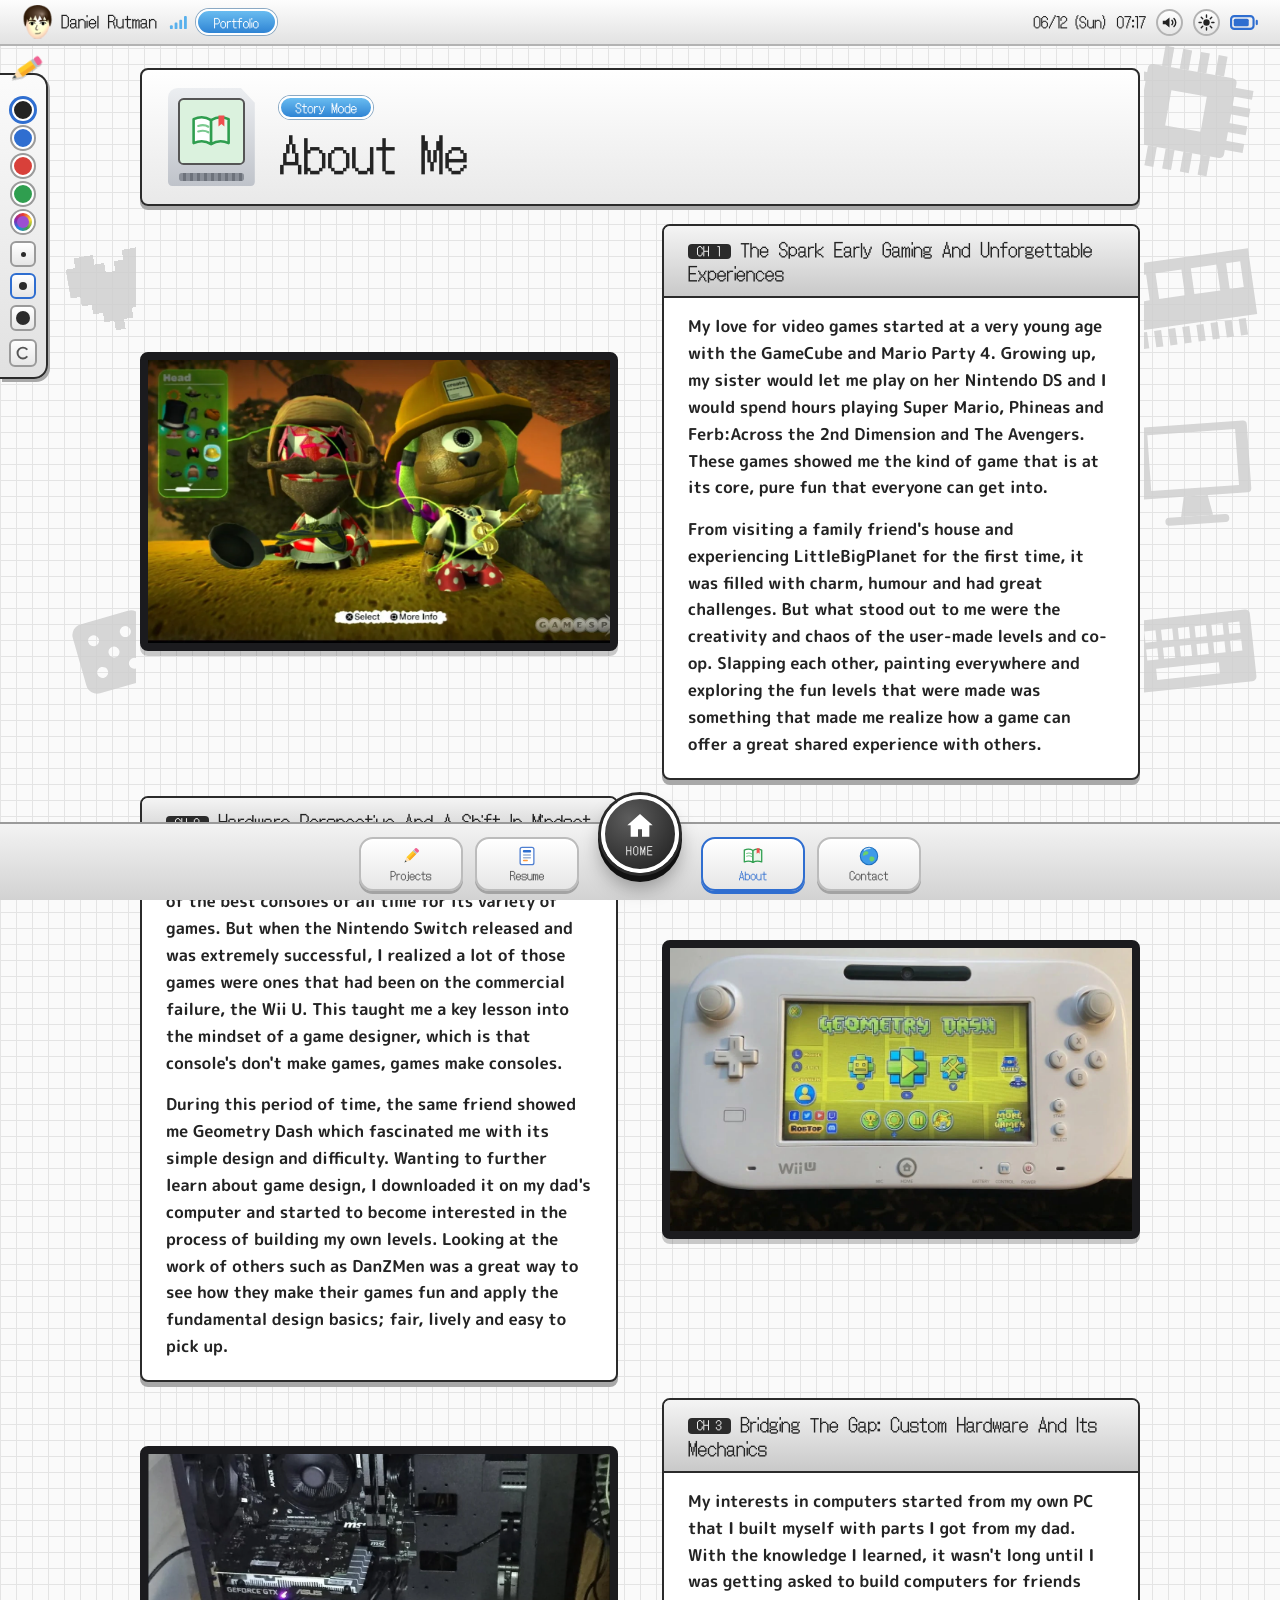
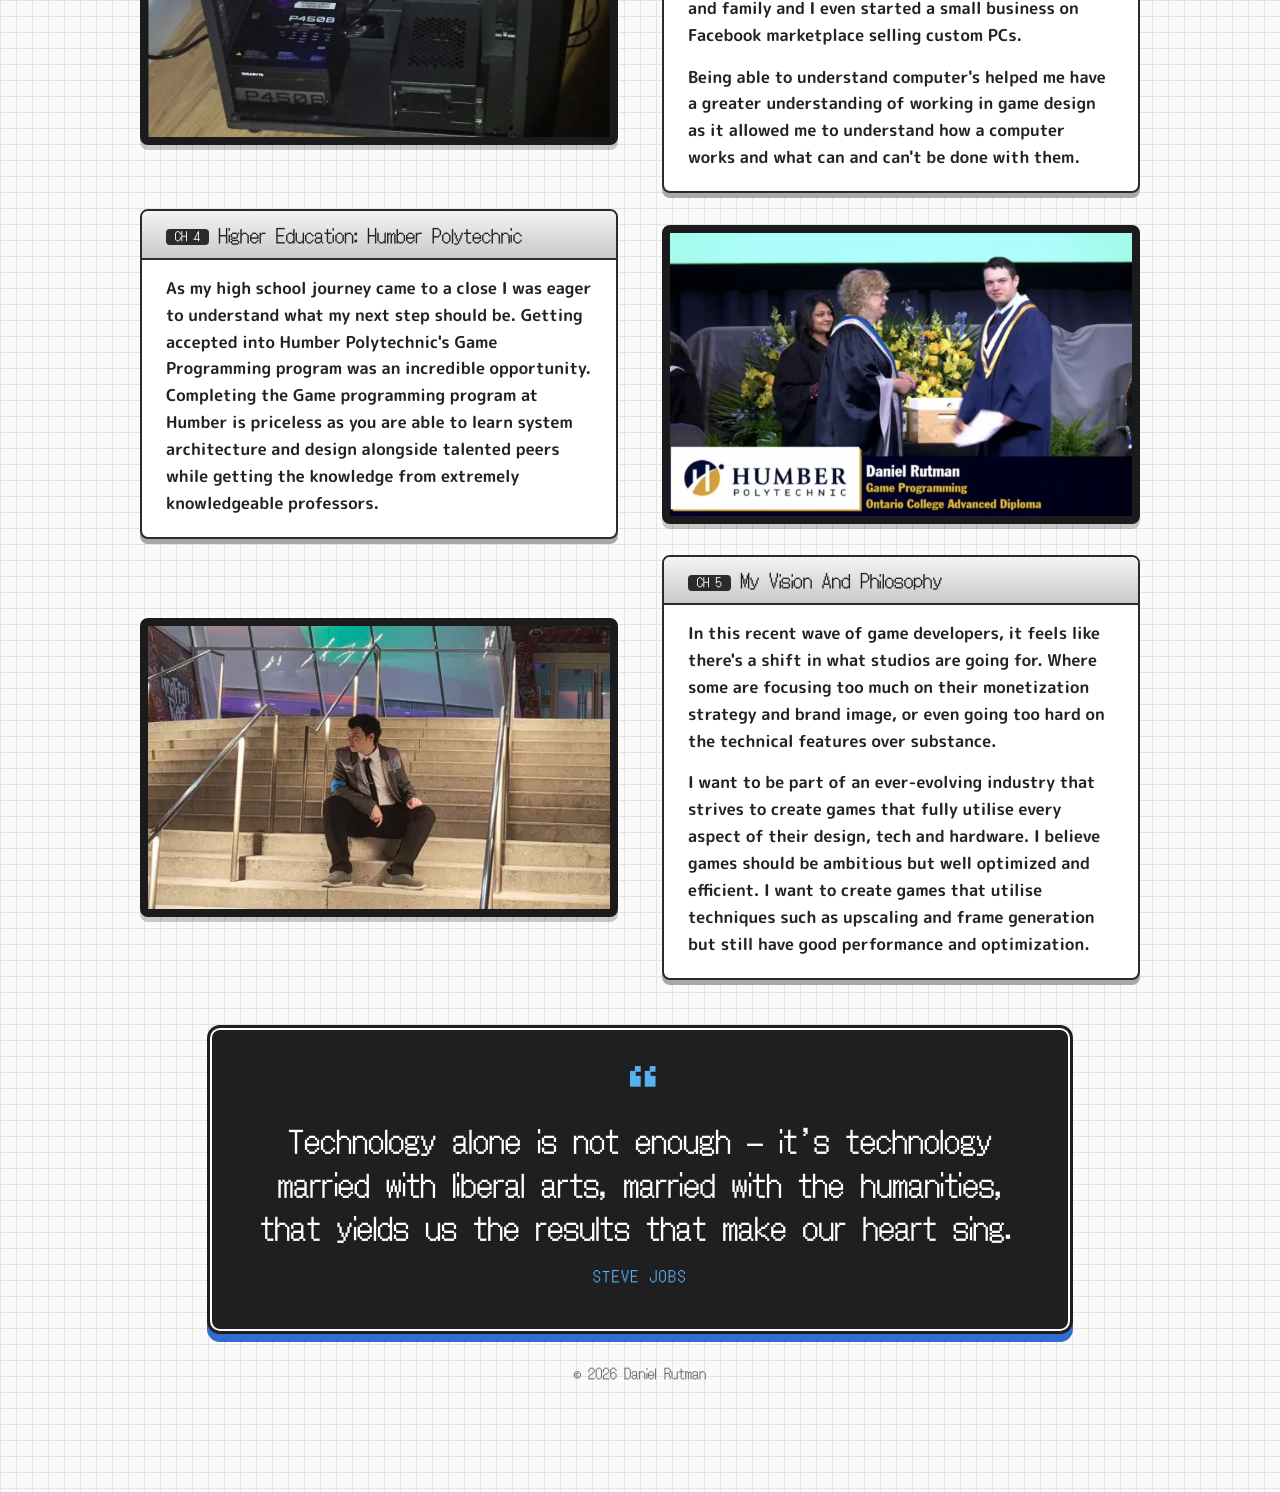
==== commit 291dccbb: "website is done!" ====
--- a/about.html
+++ b/about.html
@@ -59,7 +59,7 @@
       <div class="txt">
         <h2>My Vision And Philosophy</h2>
         <p>In this recent wave of game developers, it feels like there's a shift in what studios are going for. Where some are focusing too much on their monetization strategy and brand image, or even going too hard on the technical features over substance.</p>
-        <p>I want to be a part of the change that will bring quality games back to the industry; games that utilise their design to its fullest potential and optimize their code to be the most efficient on the hardware it runs on, rather than relying on frame generation or upscaling to falsely inflate the visuals.</p>
+        <p>I want to be part of an ever-evolving industry that strives to create games that fully utilise every aspect of their design, tech and hardware. I believe games should be ambitious but well optimized and efficient. I want to create games that utilise techniques such as upscaling and frame generation but still have good performance and optimization.</p>
       </div>
     </section>
 
--- a/style.css
+++ b/style.css
@@ -173,7 +173,7 @@
 .cartfloat{animation:float 3.2s ease-in-out infinite}
 @keyframes float{50%{transform:translateY(-0.5rem)}}
 .cartflip{perspective:43.75rem;transform-origin:50% 60%}
-.cart3d{--w:7.25rem;--h:8.25rem;--t:0.75rem;position:relative;width:var(--w);height:var(--h);transform-style:preserve-3d}
+.cart3d{--w:7.25rem;--h:8.25rem;--t:0.75rem;position:relative;width:var(--w);height:var(--h);transform-style:preserve-3d;-webkit-transform-style:preserve-3d}
 .art{height:100%;overflow:hidden;background:#fff;border:0.125rem solid #555;border-radius:0.375rem}
 .art img{display:block;width:100%;height:100%;object-fit:cover}
 .cartshadow{width:5.75rem;height:0.75rem;border-radius:50%;background:radial-gradient(rgba(0,0,0,.28),transparent 70%);animation:shd 3.2s ease-in-out infinite}
@@ -184,7 +184,7 @@
 .cartcap{max-width:9.375rem;padding:.1rem .6rem;text-align:center;font:400 .85rem/1.2 var(--pix);background:var(--d5);border:0.125rem solid var(--line);border-radius:0.375rem}
 
 /* ---------- Cartridge model: every face follows the outline exactly (including the cut corner) ---------- */
-.face{position:absolute;top:0;left:0;width:7.25rem;height:8.25rem;backface-visibility:hidden}
+.face{position:absolute;top:0;left:0;width:7.25rem;height:8.25rem;-webkit-backface-visibility:hidden;backface-visibility:hidden}
 .front{clip-path:polygon(0 0,84% 0,100% 15%,100% 100%,0 100%);transform:translateZ(0.375rem);padding:0.625rem 0.625rem 1.75rem;background:linear-gradient(#f4f6f9,#bfc4cc)}
 .front::after{content:"";position:absolute;left:0.75rem;right:0.75rem;bottom:0.5rem;height:0.625rem;border-radius:0.1875rem;background:repeating-linear-gradient(90deg,#8a8f98 0 0.25rem,#6d727b 0.25rem 0.4375rem)}
 .back{clip-path:polygon(100% 0,16% 0,0 15%,0 100%,100% 100%);transform:rotateY(180deg) translateZ(0.375rem);background:linear-gradient(#b5bac2,#8d939c)}
@@ -407,3 +407,208 @@
 [data-page="about"] .txt{padding-top:1.1rem;padding-bottom:1.2rem}
 [data-page="about"] .txt h2{margin-top:-1.1rem}
 *,*::before,*::after{font-weight:700!important}
+
+/* ---------- Pixel type: crisp, evenly spaced letters ----------
+   Every element is forced to bold (the "bold text" tweak above), but the pixel font has no bold, so the browser used to smear it: strokes
+   swelled, the dot of the "i" fused with its stem and letters crowded unevenly. Faux bold is now off; the real bold of the rounded font is kept.
+   geometricPrecision stops the browser snapping each letter to whole pixels, which is what made some gaps look wider than others.
+   (script.js, "Pixel type", handles the rest: narrow letters and the lowercase i.) */
+*,*::before,*::after{font-synthesis:none}
+html{text-rendering:geometricPrecision}
+.ty-w{white-space:nowrap}
+.ty-i{position:relative}
+.ty-i svg{display:inline-block;vertical-align:baseline;overflow:visible;fill:currentColor}
+.ty-i .ty-sr{position:absolute;width:1px;height:1px;margin:-1px;overflow:hidden;clip-path:inset(50%);white-space:nowrap}
+
+/* ---------- Status bar: the name and the clock stay on ONE line each; narrow phones drop the extras instead of wrapping ---------- */
+.user,.user span,.status,#clock,.mode{white-space:nowrap;flex:none}
+.status{margin-left:auto;text-align:right}
+@media(max-width:560px){
+  .topbar{gap:0.5rem}
+  .net,.cw{display:none}
+  .user{gap:0.4rem;font-size:0.95rem}
+  .user img{height:1.875rem}
+  .status{gap:0.5rem;font-size:0.85rem}
+}
+@media(max-width:380px){.cd{display:none}}            /* very narrow: just the time */
+@media(max-width:340px){.status .ico{display:none}}   /* tiny: the battery icon goes too */
+
+/* ---------- Home: summary card sized for a full paragraph ---------- */
+.widgets{min-width:0}
+.hint{width:min(100%,24rem)}
+.hint p{padding:0.6rem 0.9rem 0.75rem;font:700 0.8rem/1.45 var(--font);overflow-wrap:break-word;text-wrap:pretty}
+@media(min-width:821px){.widgets{zoom:var(--fit,1);padding:0.875rem 0.75rem 0.875rem 0.5rem}}
+@media(min-width:821px) and (max-height:800px){.hint p{font-size:0.74rem;line-height:1.38;padding:0.5rem 0.8rem 0.6rem}}   /* short laptop screens: a little tighter */   /* the card shrinks along with everything else when the window is short */
+
+/* ---------- Phones on their side: a properly sized Mii ---------- */
+@media(orientation:landscape) and (max-height:560px){
+  .mii{--u:0.0215rem}   /* about 120 x 170 px (it was squeezed to roughly 85 x 120 px, or less) */
+}
+
+/* ---------- Resume skills: a logo (or a small picture) over a short label ---------- */
+.rblock ul.skills{display:grid;grid-template-columns:repeat(auto-fill,minmax(6.6rem,1fr));gap:1.1rem 0.5rem;margin:0.8rem 0 0;padding:0;list-style:none}
+.rblock .skills>li{margin:0;display:grid;justify-items:center;align-content:start;gap:0.45rem;text-align:center}
+.skill img{display:block;width:3.5rem;height:3.5rem;filter:drop-shadow(0 0.1875rem 0 rgba(0,0,0,.18))}
+.skill span{max-width:6.25rem;font:700 0.74rem/1.2 var(--font);color:var(--ink)}
+
+/* ---------- Page banner: the flavour text ("Level Select", "Character Select") stays on one line ---------- */
+.banner small{white-space:nowrap}
+
+/* ---------- Cartridge picture, "whole photo" mode: nothing is cropped; a blurred copy of the photo fills the leftover space ---------- */
+.art.whole{position:relative}
+.art.whole::before{content:"";position:absolute;inset:-15%;background:var(--bg) center/cover;filter:blur(0.4rem) brightness(0.85) saturate(1.15)}
+.art.whole img{position:relative;object-fit:contain}
+
+/* ---------- Phone tiles: more room for the flavour text ("Story Mode", "Online Mode"); script.js then fits it to one line ---------- */
+@media(max-width:560px){
+  .tile:not(.big) .tt{padding:0.35rem 0.15rem}
+  .tile:not(.big) .tt small{font-size:0.7rem}
+}
+
+/* ---------- Home tiles: a long press must not pop up the phone's link menu / preview or select the text ---------- */
+.tile{-webkit-touch-callout:none;-webkit-user-select:none;user-select:none}
+
+/* ---------- Contact page (two-column view): the ICON itself is centred on the neighbouring text box ----------
+   The icon and its label used to be centred together as a pair, which left the icon about 18 px above the box's centre. The label now hangs
+   below the icon without counting towards the centring. (On a narrow screen the icon sits above the box, so nothing changes there.) */
+@media(min-width:761px){
+  [data-page="contact"] .dsi-name{position:absolute;top:100%;left:50%;margin-top:0.6rem;transform:translateX(-50%);white-space:nowrap}
+}
+
+/* ---------- Experience & Projects: project cards, like video thumbnails ----------
+   The title and role sit on a solid panel attached to the thumbnail (not straight on the grid paper and its decorative icons), in full-contrast text. */
+.vgrid{max-width:62.5rem;margin:0 auto;display:grid;grid-template-columns:repeat(auto-fill,minmax(min(100%,19.5rem),1fr));gap:2rem clamp(1rem,3vw,1.75rem);align-items:start}
+.vcard{display:block;width:100%;padding:0;overflow:hidden;background:var(--d5);color:var(--ink);font:inherit;text-align:left;cursor:pointer;border:0.125rem solid var(--line);border-radius:0.5rem;box-shadow:0 0.3125rem 0 var(--g3);
+  -webkit-tap-highlight-color:transparent;-webkit-touch-callout:none;-webkit-user-select:none;user-select:none;transition:transform .15s,box-shadow .15s;
+  animation:rise2 .7s cubic-bezier(.2,1.1,.4,1) backwards;animation-delay:calc(var(--k,0)*.1s + .3s)}
+html[data-enter]:not(.reveal) .vcard{animation:none;opacity:0}
+.vcard:hover,.vcard:focus-visible{transform:translateY(-0.1875rem);box-shadow:0 0.5rem 0 var(--g3)}
+.vcard:focus-visible{outline:0.1875rem solid var(--blue);outline-offset:0.25rem}
+.vcard:active{transform:translateY(0.1875rem);box-shadow:0 0.125rem 0 var(--g3)}
+.vthumb{position:relative;display:block;aspect-ratio:16/9;overflow:hidden;background:var(--d6);border-bottom:0.125rem solid var(--line)}
+.vthumb img{display:block;width:100%;height:100%;object-fit:cover;pointer-events:none;-webkit-user-drag:none}
+.vprev{position:absolute;inset:0;opacity:0;transition:opacity .25s}
+.vthumb.playing .vprev{opacity:1}
+.vtag{position:absolute;right:0.5rem;top:0.5rem;padding:0 0.5rem;border-radius:0.25rem;background:rgba(20,20,24,.84);color:#fff;font:400 .78rem/1.55 var(--pix)}
+/* the thin bar along the bottom of the thumbnail: slides back and forth while the preview loads, then counts through it (like YouTube's) */
+.vbar{position:absolute;left:0;right:0;bottom:0;height:0.3125rem;opacity:0;transition:opacity .2s;background:rgba(0,0,0,.4)}
+.vbar::after{content:"";position:absolute;inset:0 auto 0 0;width:100%;background:linear-gradient(#69bcf0,#2f6ed0);transform:scaleX(0);transform-origin:left}
+.vthumb.loading .vbar,.vthumb.playing .vbar{opacity:1}
+.vthumb.loading .vbar::after{width:35%;transform:none;animation:vload 1s ease-in-out infinite}
+.vthumb.playing .vbar::after{animation:vprog var(--secs,8s) linear infinite}
+@keyframes vload{from{transform:translateX(-100%)}to{transform:translateX(290%)}}
+@keyframes vprog{from{transform:scaleX(0)}to{transform:scaleX(1)}}
+.vmeta{display:block;padding:0.85rem 1rem 1rem;background:var(--d5)}
+.vtitle{display:block;font:400 1.3rem/1.3 var(--pix);color:var(--ink)}
+.vrole{display:block;margin-top:0.3rem;font-size:1rem;font-weight:700;line-height:1.35;color:var(--ink)}
+
+/* ---------- Project viewer: full screen on this page, built on the resume viewer's top bar ---------- */
+.rv.pv,html[data-theme="dark"] .rv.pv{background:linear-gradient(var(--grid) 0.0625rem,transparent 0.0625rem) 0 0/1rem 1rem,linear-gradient(90deg,var(--grid) 0.0625rem,transparent 0.0625rem) 0 0/1rem 1rem,var(--paper)}
+.pv .rv-stage{display:block}
+.pv-body{width:min(100%,62.5rem);margin:0 auto;padding:1.25rem clamp(0.75rem,3vw,1.5rem) calc(2.5rem + env(safe-area-inset-bottom,0px));animation:pvin .3s cubic-bezier(.2,1.1,.4,1)}
+@keyframes pvin{from{opacity:0;transform:translateY(1rem) scale(.985)}}
+.pv-hero{display:block;width:100%;height:auto;aspect-ratio:960/300;object-fit:cover;background:var(--d6);border:0.125rem solid var(--line);border-radius:0.5rem;box-shadow:0 0.3125rem 0 var(--g3)}
+/* the link to the project: a big button centered right under the banner (or under the video, when a project has one) */
+.pv-visit{display:flex;flex-wrap:wrap;align-items:center;justify-content:center;gap:0.75rem 1.1rem;margin-top:1.4rem}
+.pv-visit .pill{display:inline-flex;align-items:center;gap:0.65rem;padding:0.7rem 1.6rem;font-size:1.2rem}
+.pv-visit .pill svg{width:1.2rem;height:1.2rem;flex:none}
+@media(max-width:560px){.pv-visit .pill{display:flex;justify-content:center;width:100%}}
+/* optional gameplay video (a project's "video" field): framed like the banner, and sized from the screenshot height */
+.pv-video{--times:2;   /* EDIT: how many times taller the video is than one screenshot (1.5 = smaller, 3 = bigger) */
+  width:min(100%,calc(var(--sh)*16/9*var(--times)));margin:1.5rem auto 0;overflow:hidden;background:#000;border:0.125rem solid var(--line);border-radius:0.5rem;box-shadow:0 0.3125rem 0 var(--g3)}
+.pv-body>.pv-video:first-child{margin-top:0}   /* when the banner is hidden the video leads the page */
+.pv-video video{display:block;width:100%;height:auto;aspect-ratio:16/9;background:#000}
+/* the screenshots: a carousel that drifts by itself and can be dragged, swiped or stepped with the arrows */
+.pv-body{--sh:clamp(8.5rem,24vw,12rem)}   /* the height of one screenshot in the carousel; the video's size is worked out from it too */
+.pv-strip{position:relative;margin-top:1.5rem}
+.pv-view{overflow:hidden;padding:0.35rem 0 0.7rem;touch-action:pan-y;cursor:grab;-webkit-user-select:none;user-select:none;-webkit-mask-image:linear-gradient(90deg,transparent,#000 4%,#000 96%,transparent);mask-image:linear-gradient(90deg,transparent,#000 4%,#000 96%,transparent)}
+.pv-track{display:flex;width:max-content;will-change:transform}
+.pv-set{display:flex;gap:0.75rem;padding-right:0.75rem}
+.pv-shot{display:block;flex:none;margin:0;padding:0;border:0;background:none;cursor:zoom-in;border-radius:0.375rem}
+.pv-shot:focus-visible{outline:0.1875rem solid var(--blue);outline-offset:0.2rem}
+.pv-shot img{display:block;height:var(--sh);aspect-ratio:16/9;width:auto;object-fit:cover;background:var(--d6);border:0.125rem solid var(--line);border-radius:0.375rem;box-shadow:0 0.1875rem 0 var(--g3);-webkit-user-drag:none;pointer-events:none}
+.pv-strip.dragging .pv-view,.pv-strip.dragging .pv-shot{cursor:grabbing}
+.pv-nav,.pv-pause,.pz-nav,.pz-close{display:grid;place-items:center;padding:0;border:0.125rem solid #1c4796;border-radius:50%;background:linear-gradient(#69bcf0,#2f6ed0);box-shadow:0 0.1875rem 0 #1c4796,inset 0 0.125rem 0 rgba(255,255,255,.5);color:#fff;cursor:pointer;transition:transform .08s,filter .15s}
+.pv-nav:hover,.pv-pause:hover,.pz-nav:hover,.pz-close:hover{filter:brightness(1.1)}
+.pv-nav:active,.pv-pause:active,.pz-nav:active,.pz-close:active{transform:translateY(0.1875rem);box-shadow:0 0 0 #1c4796}
+.pv-nav{position:absolute;top:calc(50% - 0.35rem);z-index:2;width:2.5rem;height:2.5rem;margin-top:-1.25rem}
+.pv-nav:active{transform:translateY(0.1875rem)}
+.pv-prev{left:0.5rem}.pv-next{right:0.5rem}
+.pv-nav svg,.pz-nav svg,.pz-close svg{width:1.25rem;height:1.25rem}
+.pv-pause{position:absolute;right:0.75rem;bottom:1.2rem;z-index:2;width:2.125rem;height:2.125rem}
+.pv-pause svg{width:1rem;height:1rem}
+@media(prefers-reduced-motion:reduce){.pv-pause{display:none}}   /* nothing drifts, so there is nothing to pause */
+/* the text boxes: contributions and engine stacked on the left, the long description on the right */
+.pv-cols{display:grid;grid-template-columns:minmax(0,1fr) minmax(0,1.7fr);grid-template-rows:auto 1fr;gap:clamp(1rem,3vw,1.75rem);margin-top:1.5rem;align-items:start}
+.pv-contrib{grid-column:1;grid-row:1}
+.pv-engine{grid-column:1;grid-row:2}
+.pv-about{grid-column:2;grid-row:1/3}
+.pv-box h2::before{content:attr(data-tag)}
+.pv-role{font-weight:800}
+.pv-box ul{margin:0.6rem 0 0;padding-left:1.2rem}
+.pv-box li+li{margin-top:0.35rem}
+.pv-eng{display:flex;align-items:center;gap:0.9rem}
+.pv-eng img{flex:none;width:3.5rem;height:3.5rem;filter:drop-shadow(0 0.1875rem 0 rgba(0,0,0,.18))}
+.pv-eng b{font:400 1.3rem/1.25 var(--pix);color:var(--ink)}
+@media(max-width:760px){
+  .pv-cols{grid-template-columns:minmax(0,1fr);grid-template-rows:none}
+  .pv-contrib,.pv-about,.pv-engine{grid-column:1;grid-row:auto}
+  .pv-contrib{order:1}.pv-about{order:2}.pv-engine{order:3}
+}
+
+/* ---------- Enlarged screenshot ---------- */
+.pv-zoom{position:fixed;inset:0;z-index:20;display:grid;grid-template-columns:auto minmax(0,1fr) auto;align-items:center;gap:clamp(0.5rem,2vw,1.25rem);
+  padding:4rem clamp(0.75rem,3vw,1.75rem) calc(1.5rem + env(safe-area-inset-bottom,0px));background:rgba(8,9,12,.95);touch-action:none;animation:rvin .2s ease}
+.pv-zoom[hidden]{display:none}
+.pz-fig{margin:0;display:grid;justify-items:center;gap:0.8rem;min-width:0}
+.pz-img{display:block;width:min(100%,calc((100vh - 10rem) * 16 / 9));height:auto;aspect-ratio:16/9;object-fit:contain;background:#000;border:0.125rem solid rgba(255,255,255,.4);border-radius:0.5rem;box-shadow:0 0.75rem 2.5rem rgba(0,0,0,.55);-webkit-user-drag:none}
+.pz-count{font:400 1.05rem var(--pix);color:#e7eaf0}
+.pz-nav{width:3rem;height:3rem}
+.pz-close{position:absolute;top:max(0.75rem,env(safe-area-inset-top,0px));right:0.9rem;width:2.75rem;height:2.75rem}
+.pv-zoom.single .pz-nav{visibility:hidden}
+@media(max-width:620px){   /* phones: the arrows move below the picture */
+  .pv-zoom{grid-template-columns:1fr 1fr;grid-template-rows:minmax(0,1fr) auto;align-content:center;padding-top:4.25rem}
+  .pz-fig{grid-column:1/3;grid-row:1}
+  .pz-prev{grid-column:1;grid-row:2;justify-self:end;margin-right:0.5rem}
+  .pz-next{grid-column:2;grid-row:2;justify-self:start;margin-left:0.5rem}
+  .pz-img{width:100%}
+}
+@media(max-width:560px){.pv-nav{width:2.1rem;height:2.1rem;margin-top:-1.05rem}.pv-pause{width:1.9rem;height:1.9rem;bottom:1.1rem}.pv-nav svg{width:1.05rem;height:1.05rem}}
+
+/* ---------- Cartridge, projected: 3D that does not depend on the browser's nested "preserve-3d" ----------
+   Safari on a Mac can flatten nested 3D, which made the cartridge look 2D there. Here no face is nested inside another 3D space: each one carries
+   the WHOLE transform itself, in this order, outermost first: the perspective (vanishing point at the middle of the cartridge), the spin (--R, set from
+   script.js, around the middle), then the face's own place and tilt on the cartridge (the numbers below are the left / top / half-width / half-height and
+   the tilt each face has in the plain 3D version above). Faces turned away from you are hidden by backface-visibility, as before. */
+.cartflip.flat{perspective:none}
+.cart3d.flat{transform-style:flat;-webkit-transform-style:flat}
+.cart3d.flat .face,.cart3d.flat .edge{left:0;top:0;transform-origin:0 0;-webkit-backface-visibility:hidden;backface-visibility:hidden;
+  transform:translate(3.625rem,4.125rem) perspective(43.75rem) translate(-3.625rem,-4.125rem)
+            var(--R,translate(3.625rem,4.125rem) rotateY(0deg) translate(-3.625rem,-4.125rem))
+            translate(var(--cp-l,0rem),var(--cp-t,0rem)) translate(var(--cp-ox),var(--cp-oy)) var(--cp-s) translate(calc(var(--cp-ox) * -1),calc(var(--cp-oy) * -1))}
+.cart3d.flat .front{--cp-ox:3.625rem;--cp-oy:4.125rem;--cp-s:translateZ(0.375rem)}
+.cart3d.flat .back{--cp-ox:3.625rem;--cp-oy:4.125rem;--cp-s:rotateY(180deg) translateZ(0.375rem)}
+.cart3d.flat .et{--cp-l:0rem;--cp-t:-0.375rem;--cp-ox:3.045rem;--cp-oy:0.375rem;--cp-s:rotateX(90deg)}
+.cart3d.flat .ed{--cp-l:5.8219rem;--cp-t:0.2437rem;--cp-ox:0.84815rem;--cp-oy:0.375rem;--cp-s:rotateZ(46.85deg) rotateX(90deg)}
+.cart3d.flat .er{--cp-l:3.7437rem;--cp-t:4.3688rem;--cp-ox:3.50625rem;--cp-oy:0.375rem;--cp-s:rotateZ(90deg) rotateX(90deg)}
+.cart3d.flat .eb{--cp-l:0rem;--cp-t:7.875rem;--cp-ox:3.625rem;--cp-oy:0.375rem;--cp-s:rotateX(90deg) rotateY(180deg)}   /* turned to face outward, like the others */
+.cart3d.flat .el{--cp-l:-4.125rem;--cp-t:3.75rem;--cp-ox:4.125rem;--cp-oy:0.375rem;--cp-s:rotateZ(90deg) rotateX(90deg) rotateY(180deg)}   /* turned to face outward, like the others */
+
+/* ---------- Experience & Projects: the sections (Work Experience, Projects, Side Quests) ---------- */
+.vsec{max-width:62.5rem;margin:0 auto}
+.vsec+.vsec{margin-top:clamp(2.5rem,7vw,3.75rem)}
+.vsec-h{display:flex;align-items:center;gap:1rem;margin:0 0 1.25rem;font:400 clamp(1.4rem,3.6vw,1.9rem)/1.2 var(--pix);color:var(--ink);text-shadow:0.125rem 0.125rem 0 var(--g2)}
+/* the title text sits in a <span> so only the span and the blue line are flex items; otherwise the gap would land between the letters the pixel-type tidier splits apart */
+.vsec-h>span{min-width:0}
+.vsec-h::after{content:"";flex:1;height:0.25rem;border-radius:62.4375rem;background:linear-gradient(#69bcf0,#2f6ed0);box-shadow:0 0.125rem 0 #1c4796}
+/* a logo shown whole (logoFit: 'contain') sits on white, as a thumbnail and as the banner */
+.vthumb img.contain{object-fit:contain;background:#fff}
+.pv-hero.contain{background:#fff}
+/* heroFit: 'whole': a very wide title shown uncropped in the viewer banner; the banner takes the picture's own shape instead of the usual wide strip */
+.pv-hero.whole{aspect-ratio:auto;object-fit:contain}
+/* Side Quests: a card that is a link (an <a>), and the plain panel it shows when it has no logo picture */
+a.vcard{text-decoration:none}
+.vnote{position:absolute;inset:0;display:flex;align-items:center;justify-content:center;padding:1rem;text-align:center;font:400 clamp(1.5rem,4.4vw,2rem)/1.2 var(--pix);color:#fff;text-shadow:0.125rem 0.125rem 0 rgba(0,0,0,.45);background:linear-gradient(135deg,#2f6ed0,#1c4796)}
+/* several tools in the Tools panel */
+.pv-eng+.pv-eng{margin-top:0.9rem}
+.pv-eng img{object-fit:contain}
